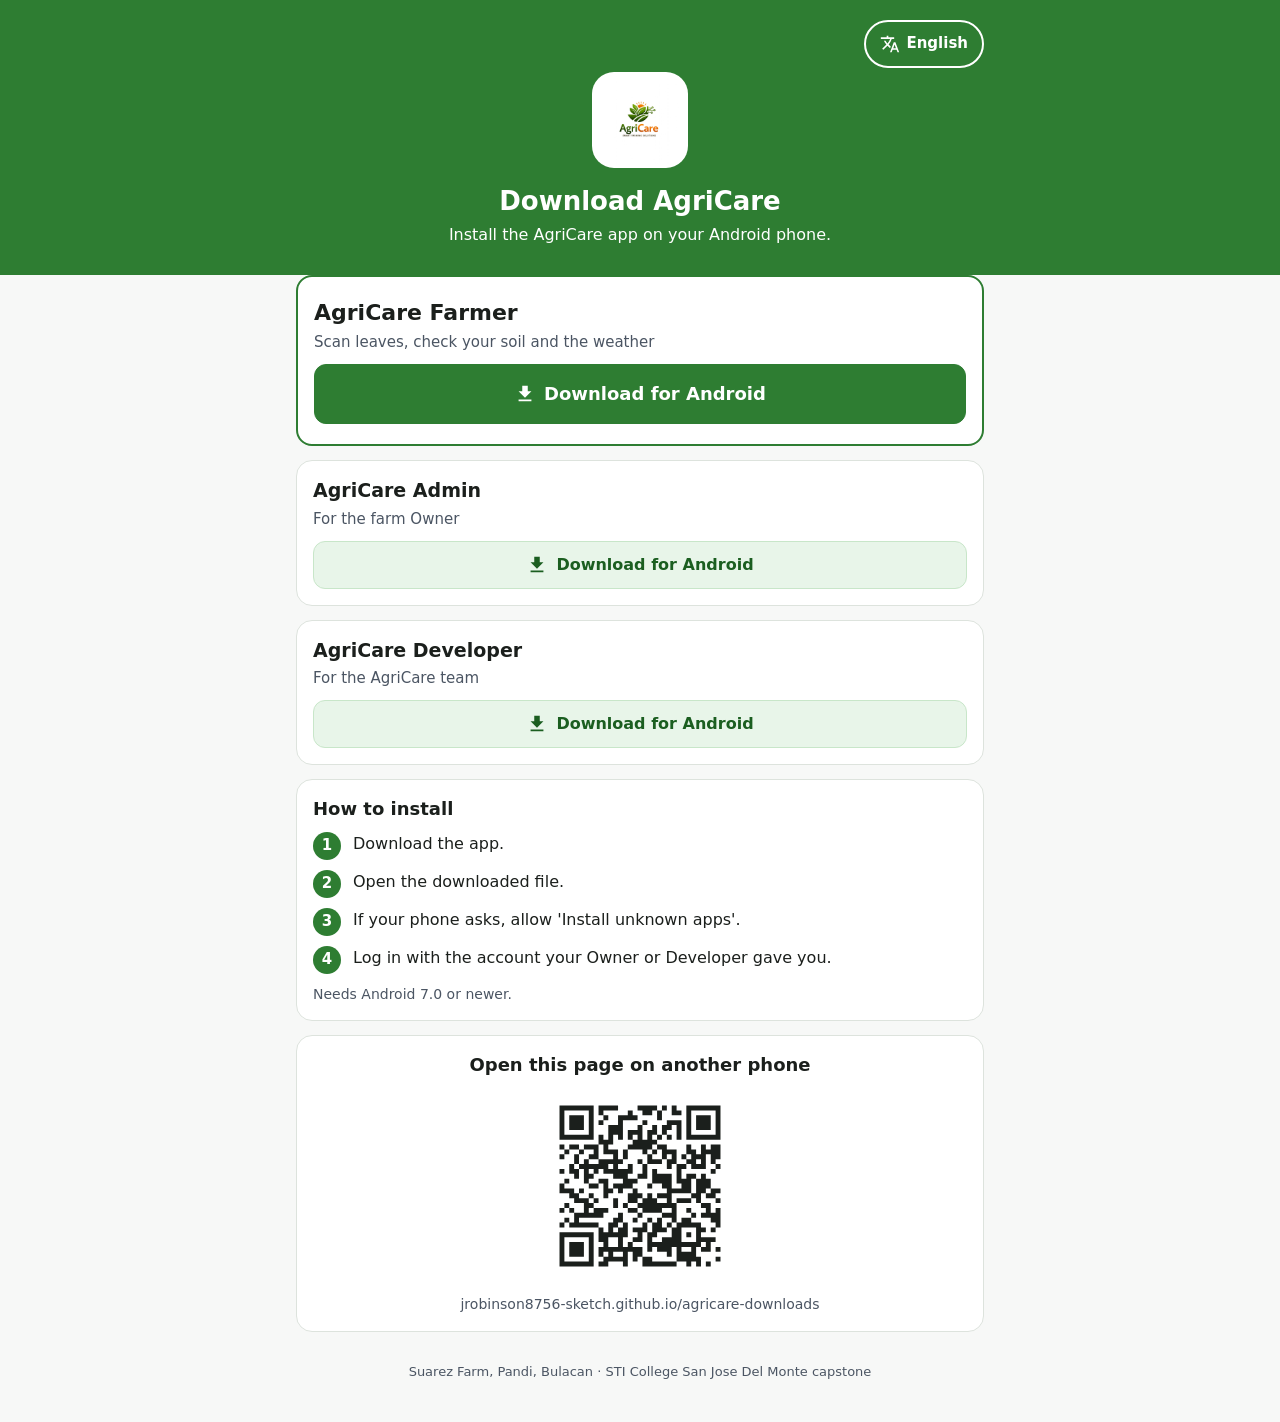
==== index.html @ 022f624b "Add the AgriCare download page One page where farmers, the Owner and the panel download the AgriCare" ====
<!doctype html>
<html lang="en" data-release="loading">
<head>
<meta charset="utf-8">
<meta name="viewport" content="width=device-width, initial-scale=1">
<title>Download AgriCare</title>
<meta name="description" content="Download the AgriCare apps for Android: Farmer, Admin and Developer. Suarez Farm, Pandi, Bulacan.">
<meta name="theme-color" content="#2E7D32">
<!-- The preview Messenger and other chats show when the link is shared. -->
<meta property="og:title" content="Download AgriCare">
<meta property="og:description" content="Scan leaves, check your soil and the weather. AgriCare for Android, from Suarez Farm, Pandi, Bulacan.">
<meta property="og:image" content="https://jrobinson8756-sketch.github.io/agricare-downloads/logo.png">
<meta property="og:url" content="https://jrobinson8756-sketch.github.io/agricare-downloads/">
<link rel="icon" href="logo.png">
<style>
  /* The app's colors (lib/theme/app_theme.dart). Words in green on a light
     background use the darker green: the app's green is under 4.5:1 there. */
  :root {
    --green: #2E7D32;
    --green-dark: #1B5E20;
    --green-light: #E8F5E9;
    --background: #F7F8F7;
    --text: #1B1F1C;
    --muted: #4B5563;
  }
  * { box-sizing: border-box; }
  body {
    margin: 0;
    background: var(--background);
    color: var(--text);
    font: 16px/1.45 Roboto, "Segoe UI", system-ui, -apple-system, sans-serif;
  }
  .wrap { max-width: 720px; margin: 0 auto; padding: 0 16px; }

  header {
    background: var(--green);
    color: #fff;
    text-align: center;
    padding: 20px 0 28px;
  }
  header .wrap { position: relative; padding-top: 52px; }
  .logo {
    width: 96px; height: 96px;
    padding: 4px;
    background: #fff;
    border-radius: 22px;
  }
  h1 { font-size: 26px; line-height: 1.2; margin: 12px 0 6px; }
  header p { margin: 0; font-size: 16px; }
  #lang {
    position: absolute; top: 0; right: 16px;
    display: inline-flex; align-items: center; gap: 6px;
    min-width: 48px; min-height: 48px;
    padding: 0 14px;
    border: 2px solid #fff; border-radius: 24px;
    background: transparent; color: #fff;
    font: inherit; font-size: 15px; font-weight: 600;
    cursor: pointer;
  }

  main { padding: 20px 0 8px; }
  .card {
    background: #fff;
    border: 1px solid #DDE3DD;
    border-radius: 16px;
    padding: 16px;
    margin-bottom: 14px;
  }
  .card h2 { font-size: 19px; margin: 0 0 4px; }
  .what { margin: 0 0 6px; font-size: 15px; color: var(--muted); }
  .meta { margin: 0 0 12px; font-size: 14px; color: var(--muted); }
  .meta[hidden] { display: none; }
  .farmer { border: 2px solid var(--green); padding: 20px 16px; }
  .farmer h2 { font-size: 22px; }

  a.download {
    display: flex; align-items: center; justify-content: center; gap: 8px;
    min-height: 48px;
    margin-top: 10px;
    padding: 10px 16px;
    border: 1px solid #C8E6C9; border-radius: 12px;
    background: var(--green-light); color: var(--green-dark);
    font-size: 16px; font-weight: 600; text-decoration: none;
  }
  .farmer a.download {
    min-height: 60px;
    background: var(--green); color: #fff; border-color: var(--green);
    font-size: 18px;
  }
  a.download[aria-disabled="true"] {
    background: #E5E7EB; color: var(--muted); border-color: #E5E7EB;
    pointer-events: none;
  }
  a.download svg { width: 22px; height: 22px; flex: none; }
  a:focus-visible, button:focus-visible {
    outline: 3px solid var(--green-dark); outline-offset: 2px;
  }

  .card h2.section { font-size: 18px; margin-bottom: 8px; }
  ol.steps { list-style: none; counter-reset: step; margin: 0; padding: 0; }
  ol.steps li {
    counter-increment: step;
    display: flex; gap: 12px; align-items: flex-start;
    margin: 10px 0;
  }
  ol.steps li::before {
    content: counter(step);
    flex: none;
    width: 28px; height: 28px; border-radius: 50%;
    display: grid; place-items: center;
    background: var(--green); color: #fff;
    font-size: 15px; font-weight: 700;
  }
  .note { margin: 8px 0 0; font-size: 14px; color: var(--muted); }

  .share { text-align: center; }
  .share img {
    display: block;
    width: 200px; height: 200px; max-width: 100%;
    margin: 8px auto;
  }
  .url { margin: 0; font-size: 14px; color: var(--muted); word-break: break-all; }

  footer {
    text-align: center;
    padding: 4px 16px 28px;
    font-size: 13px;
    color: var(--muted);
  }
</style>
</head>
<body>
<header>
  <div class="wrap">
    <button id="lang" type="button" title="English / Filipino">
      <svg width="20" height="20" viewBox="0 0 24 24" fill="currentColor" aria-hidden="true"><path d="M12.87 15.07l-2.54-2.51.03-.03A17.52 17.52 0 0 0 14.07 6H17V4h-7V2H8v2H1v2h11.17C11.5 7.92 10.44 9.75 9 11.35 8.07 10.32 7.3 9.19 6.69 8h-2c.73 1.63 1.73 3.17 2.98 4.56l-5.09 5.02L4 19l5-5 3.11 3.11.76-2.04zM18.5 10h-2L12 22h2l1.12-3h4.75L21 22h2l-4.5-12zm-2.62 7l1.62-4.33L19.12 17h-3.24z"/></svg>
      <span data-en="English" data-fil="Filipino">English</span>
    </button>
    <img class="logo" src="logo.png" alt="AgriCare" width="96" height="96">
    <h1 data-en="Download AgriCare" data-fil="I-download ang AgriCare">Download AgriCare</h1>
    <p data-en="Install the AgriCare app on your Android phone." data-fil="I-install ang AgriCare app sa iyong Android phone.">Install the AgriCare app on your Android phone.</p>
  </div>
</header>

<main class="wrap">
  <section class="card farmer" data-app="farmer">
    <h2>AgriCare Farmer</h2>
    <p class="what" data-en="Scan leaves, check your soil and the weather" data-fil="Mag-scan ng dahon, tingnan ang lupa at ang panahon">Scan leaves, check your soil and the weather</p>
    <p class="meta" hidden></p>
    <a class="download" href="https://github.com/jrobinson8756-sketch/agricare-downloads/releases/latest/download/agricare-farmer.apk">
      <svg viewBox="0 0 24 24" fill="currentColor" aria-hidden="true"><path d="M5 20h14v-2H5v2zM19 9h-4V3H9v6H5l7 7 7-7z"/></svg>
      <span data-en="Download for Android" data-fil="I-download para sa Android">Download for Android</span>
    </a>
  </section>

  <section class="card" data-app="admin">
    <h2>AgriCare Admin</h2>
    <p class="what" data-en="For the farm Owner" data-fil="Para sa may-ari ng bukid">For the farm Owner</p>
    <p class="meta" hidden></p>
    <a class="download" href="https://github.com/jrobinson8756-sketch/agricare-downloads/releases/latest/download/agricare-admin.apk">
      <svg viewBox="0 0 24 24" fill="currentColor" aria-hidden="true"><path d="M5 20h14v-2H5v2zM19 9h-4V3H9v6H5l7 7 7-7z"/></svg>
      <span data-en="Download for Android" data-fil="I-download para sa Android">Download for Android</span>
    </a>
  </section>

  <section class="card" data-app="developer">
    <h2>AgriCare Developer</h2>
    <p class="what" data-en="For the AgriCare team" data-fil="Para sa AgriCare team">For the AgriCare team</p>
    <p class="meta" hidden></p>
    <a class="download" href="https://github.com/jrobinson8756-sketch/agricare-downloads/releases/latest/download/agricare-developer.apk">
      <svg viewBox="0 0 24 24" fill="currentColor" aria-hidden="true"><path d="M5 20h14v-2H5v2zM19 9h-4V3H9v6H5l7 7 7-7z"/></svg>
      <span data-en="Download for Android" data-fil="I-download para sa Android">Download for Android</span>
    </a>
  </section>

  <section class="card">
    <h2 class="section" data-en="How to install" data-fil="Paano i-install">How to install</h2>
    <ol class="steps">
      <li data-en="Download the app." data-fil="I-download ang app.">Download the app.</li>
      <li data-en="Open the downloaded file." data-fil="Buksan ang file na na-download.">Open the downloaded file.</li>
      <li data-en="If your phone asks, allow 'Install unknown apps'." data-fil="Kung itanong ng phone, payagan ang 'Install unknown apps'.">If your phone asks, allow 'Install unknown apps'.</li>
      <li data-en="Log in with the account your Owner or Developer gave you." data-fil="Mag-log in gamit ang account na ibinigay sa iyo ng may-ari o ng Developer.">Log in with the account your Owner or Developer gave you.</li>
    </ol>
    <p class="note" data-en="Needs Android 7.0 or newer." data-fil="Kailangan ng Android 7.0 o mas bago.">Needs Android 7.0 or newer.</p>
  </section>

  <section class="card share">
    <h2 class="section" data-en="Open this page on another phone" data-fil="Buksan ang page na ito sa ibang phone">Open this page on another phone</h2>
    <img src="qr.svg" width="200" height="200" alt="QR code of this page" data-alt-en="QR code of this page" data-alt-fil="QR code ng page na ito">
    <p class="url">jrobinson8756-sketch.github.io/agricare-downloads</p>
  </section>
</main>

<footer>
  <p data-en="Suarez Farm, Pandi, Bulacan · STI College San Jose Del Monte capstone" data-fil="Suarez Farm, Pandi, Bulacan · Capstone ng STI College San Jose Del Monte">Suarez Farm, Pandi, Bulacan · STI College San Jose Del Monte capstone</p>
</footer>

<script>
// Shows the page in the phone's language (or the one picked), and fills
// each card's version and size from GitHub's latest release. Without this
// script, or when GitHub doesn't answer, the page still works in English
// and every button still downloads.
(function () {
  var API = 'https://api.github.com/repos/jrobinson8756-sketch/agricare-downloads/releases/latest';
  var APPS = ['farmer', 'admin', 'developer'];
  var root = document.documentElement;
  var hrefs = {};
  APPS.forEach(function (app) {
    hrefs[app] = card(app).querySelector('a.download').getAttribute('href');
  });

  // What GitHub said: 'loading', 'ok', 'none' (no release yet) or 'failed'.
  var release = { status: 'loading', tag: '', sizes: {} };

  function card(app) { return document.querySelector('[data-app="' + app + '"]'); }

  // Storage can throw (a private tab, blocked site data): the choice is
  // then simply not remembered.
  function savedLanguage() {
    try {
      var lang = localStorage.getItem('agricare-language');
      return lang === 'en' || lang === 'fil' ? lang : null;
    } catch (e) { return null; }
  }
  function saveLanguage(lang) {
    try { localStorage.setItem('agricare-language', lang); } catch (e) { }
  }
  var phone = navigator.language || '';
  var lang = savedLanguage() || (/^(fil|tl)\b/i.test(phone) ? 'fil' : 'en');

  function render() {
    root.lang = lang;
    document.title = lang === 'fil' ? 'I-download ang AgriCare' : 'Download AgriCare';
    document.querySelectorAll('[data-fil]').forEach(function (el) {
      el.textContent = el.dataset[lang];
    });
    document.querySelectorAll('[data-alt-fil]').forEach(function (el) {
      el.alt = lang === 'fil' ? el.dataset.altFil : el.dataset.altEn;
    });
    APPS.forEach(function (app) {
      var meta = card(app).querySelector('.meta');
      var link = card(app).querySelector('a.download');
      var size = release.sizes[app];
      var missing = release.status === 'none' ||
          (release.status === 'ok' && size === undefined);
      if (missing) {
        meta.textContent = lang === 'fil' ? 'Wala pa' : 'Not available yet';
        meta.hidden = false;
        link.removeAttribute('href');
        link.setAttribute('aria-disabled', 'true');
        return;
      }
      link.setAttribute('href', hrefs[app]);
      link.removeAttribute('aria-disabled');
      if (release.status === 'ok') {
        var mb = Math.max(1, Math.round(size / 1048576)) + ' MB';
        meta.textContent = release.tag ? release.tag + ' · ' + mb : mb;
        meta.hidden = false;
      } else {
        meta.textContent = '';
        meta.hidden = true;
      }
    });
  }

  document.getElementById('lang').addEventListener('click', function () {
    lang = lang === 'en' ? 'fil' : 'en';
    saveLanguage(lang);
    render();
  });

  function finish(status) {
    release.status = status;
    root.dataset.release = status;
    render();
  }

  render();
  var controller = 'AbortController' in window ? new AbortController() : null;
  var timer = setTimeout(function () { if (controller) controller.abort(); }, 5000);
  fetch(API, controller ? { signal: controller.signal } : {})
    .then(function (response) {
      if (response.status === 404) return finish('none');
      if (!response.ok) return finish('failed');
      return response.json().then(function (data) {
        release.tag = typeof data.tag_name === 'string' ? data.tag_name : '';
        (Array.isArray(data.assets) ? data.assets : []).forEach(function (asset) {
          var match = typeof asset.name === 'string' &&
              asset.name.match(/^agricare-(farmer|admin|developer)\.apk$/);
          if (match && typeof asset.size === 'number' && asset.size > 0) {
            release.sizes[match[1]] = asset.size;
          }
        });
        finish('ok');
      });
    })
    .catch(function () { finish('failed'); })
    .then(function () { clearTimeout(timer); });
})();
</script>
</body>
</html>
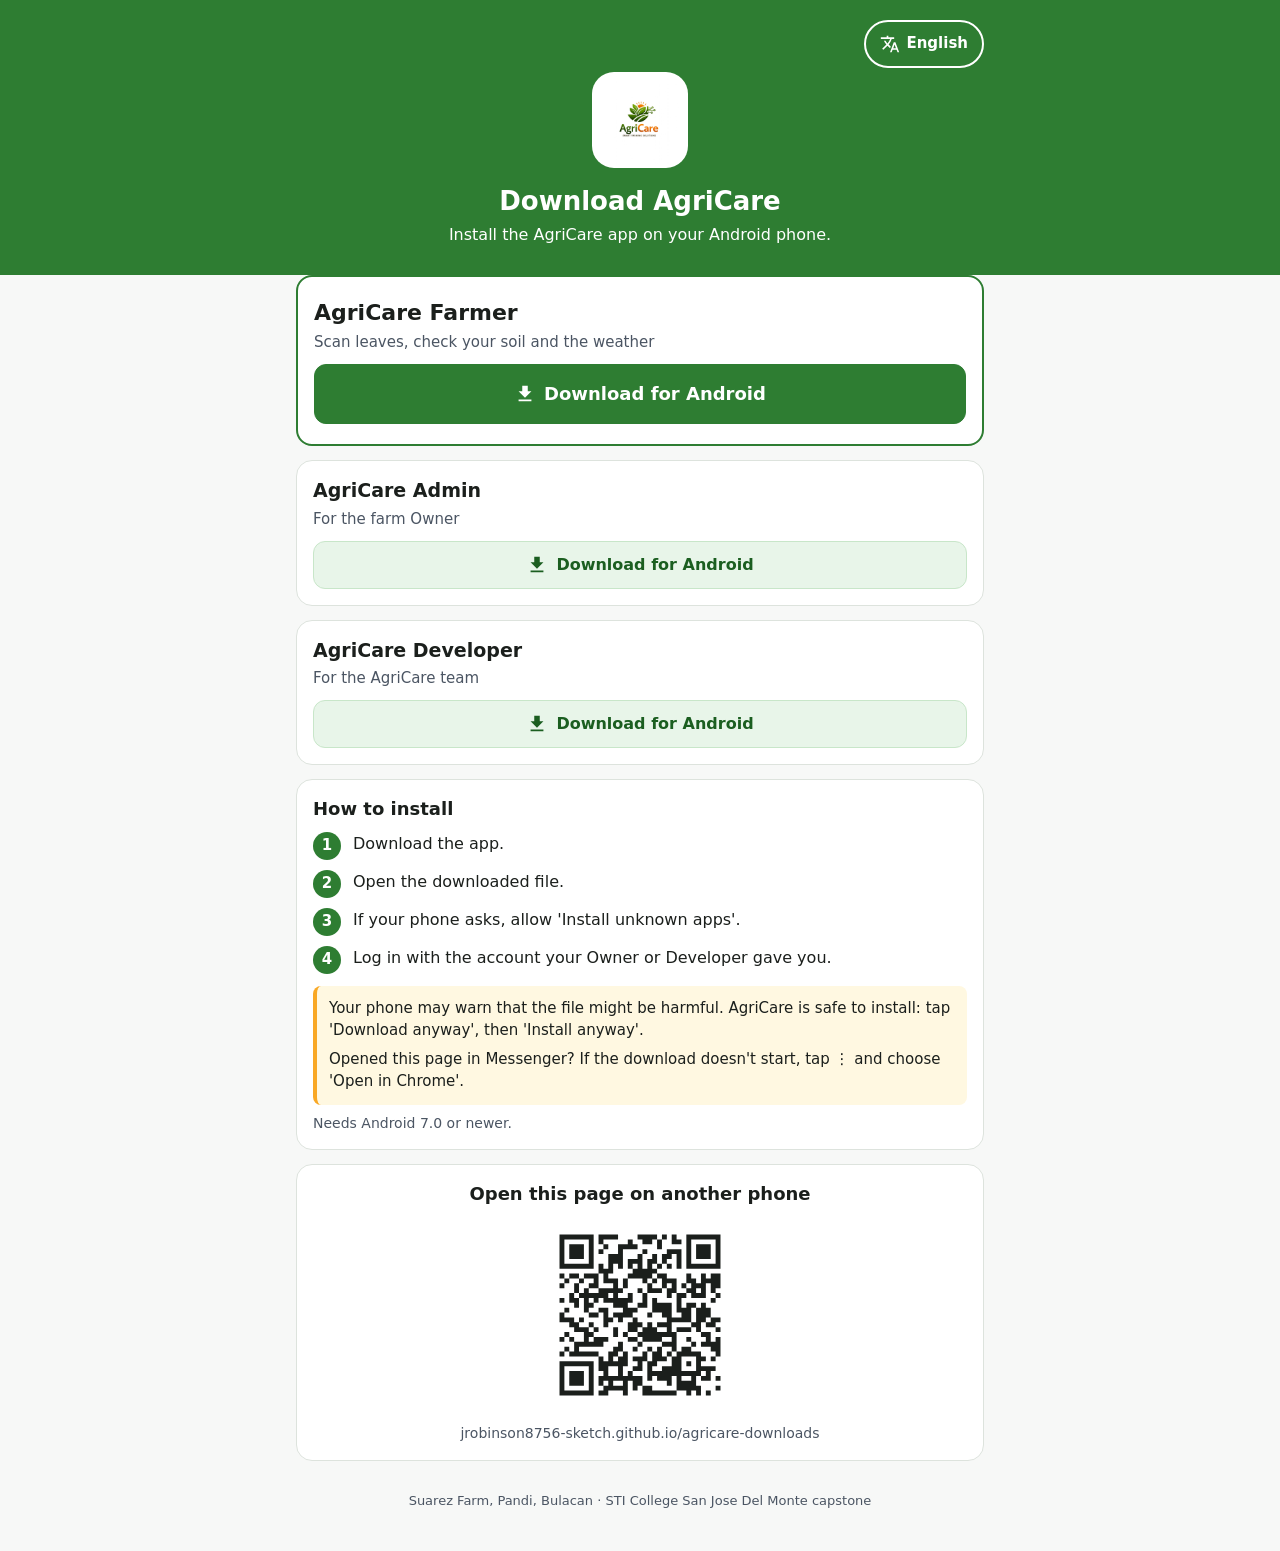
==== commit 2f5477ba: "Tell farmers what to tap when the phone warns Android usually warns that an APK from outside the Pla" ====
--- a/index.html
+++ b/index.html
@@ -111,6 +111,14 @@
     background: var(--green); color: #fff;
     font-size: 15px; font-weight: 700;
   }
+  .warnings {
+    margin: 12px 0 0;
+    padding: 4px 12px;
+    border-left: 4px solid #F9A825;
+    border-radius: 8px;
+    background: #FFF8E1;
+  }
+  .warnings p { margin: 8px 0; font-size: 15px; }
   .note { margin: 8px 0 0; font-size: 14px; color: var(--muted); }
 
   .share { text-align: center; }
@@ -181,6 +189,12 @@
       <li data-en="If your phone asks, allow 'Install unknown apps'." data-fil="Kung itanong ng phone, payagan ang 'Install unknown apps'.">If your phone asks, allow 'Install unknown apps'.</li>
       <li data-en="Log in with the account your Owner or Developer gave you." data-fil="Mag-log in gamit ang account na ibinigay sa iyo ng may-ari o ng Developer.">Log in with the account your Owner or Developer gave you.</li>
     </ol>
+    <!-- Android warns about an APK from outside the Play Store, and
+         Messenger's own browser may not download it: say what to tap. -->
+    <div class="warnings">
+      <p data-en="Your phone may warn that the file might be harmful. AgriCare is safe to install: tap 'Download anyway', then 'Install anyway'." data-fil="Maaaring sabihin ng phone na baka mapanganib ang file. Ligtas i-install ang AgriCare: pindutin ang 'Download anyway', at saka 'Install anyway'.">Your phone may warn that the file might be harmful. AgriCare is safe to install: tap 'Download anyway', then 'Install anyway'.</p>
+      <p data-en="Opened this page in Messenger? If the download doesn't start, tap ⋮ and choose 'Open in Chrome'." data-fil="Binuksan sa Messenger? Kung hindi magsimula ang download, pindutin ang ⋮ at piliin ang 'Open in Chrome'.">Opened this page in Messenger? If the download doesn't start, tap ⋮ and choose 'Open in Chrome'.</p>
+    </div>
     <p class="note" data-en="Needs Android 7.0 or newer." data-fil="Kailangan ng Android 7.0 o mas bago.">Needs Android 7.0 or newer.</p>
   </section>
 
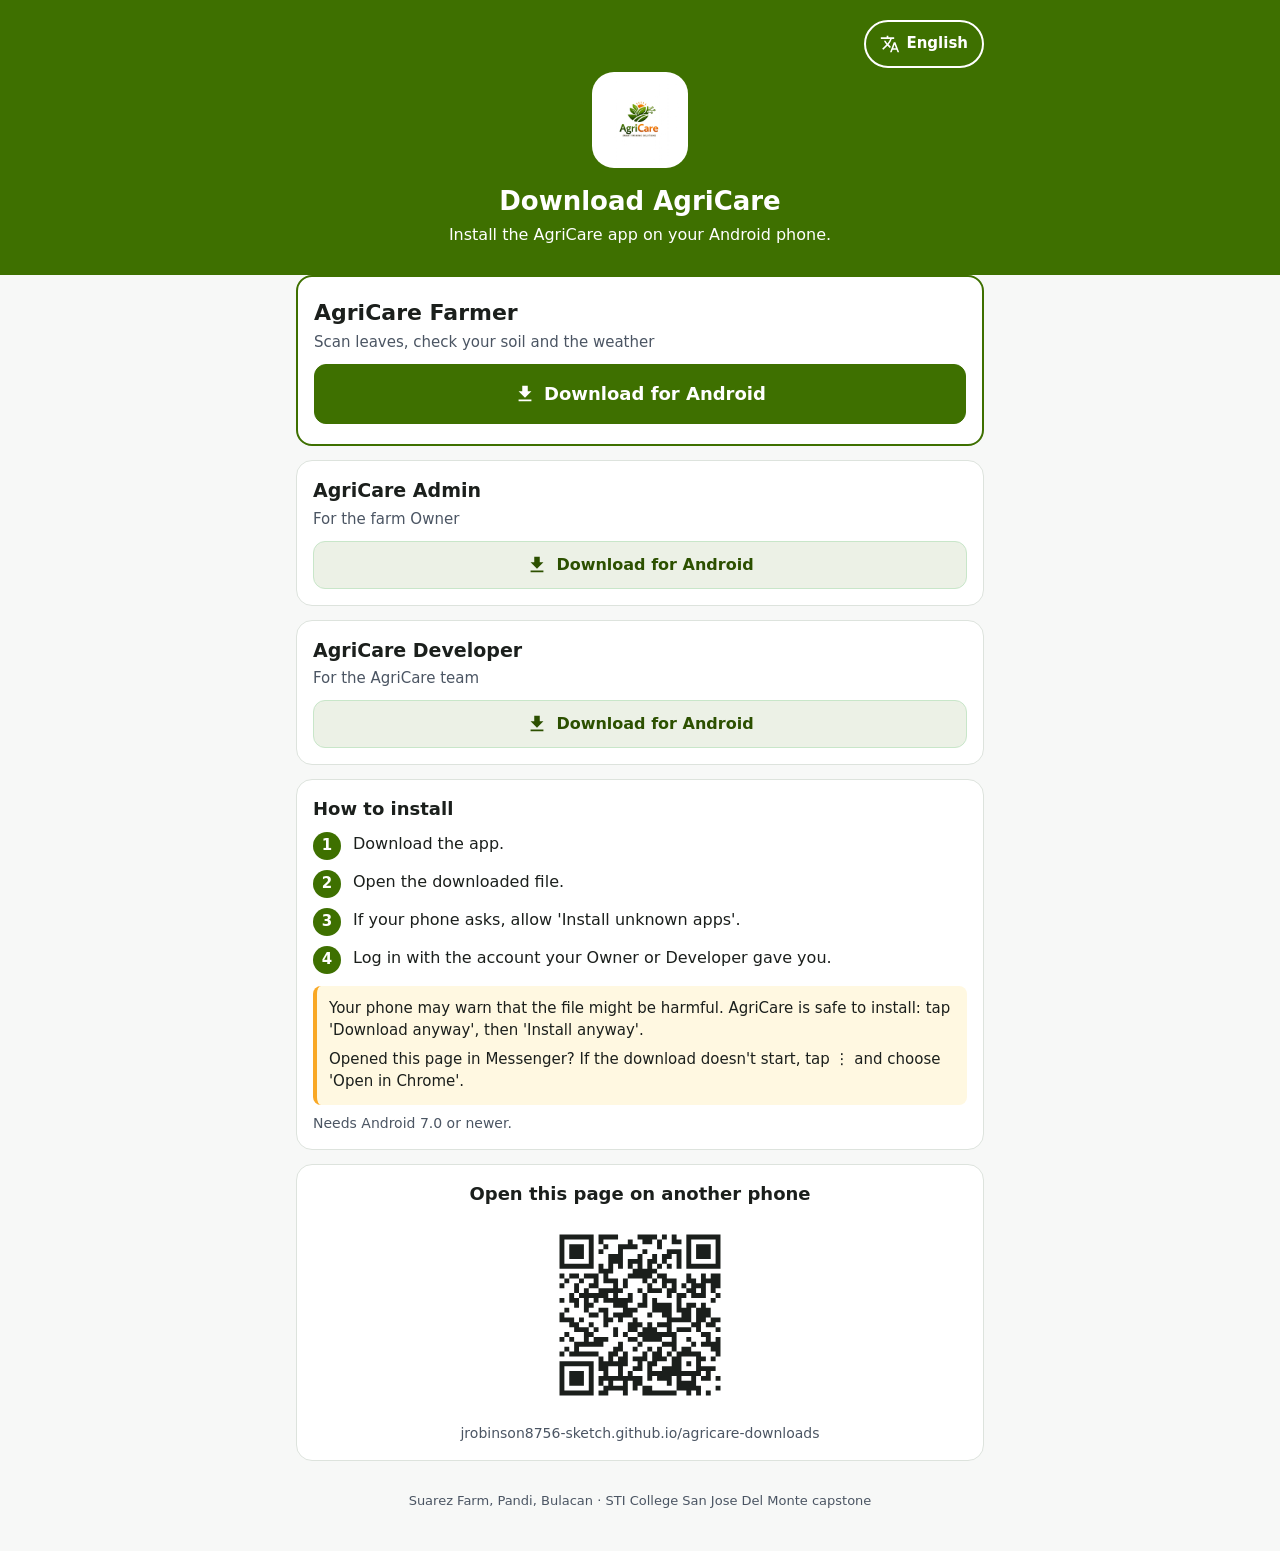
==== commit 8859fad5: "Use the logo's leaf green, as the app now does The app's green changed to the logo's leaf green (#3E" ====
--- a/index.html
+++ b/index.html
@@ -5,7 +5,7 @@
 <meta name="viewport" content="width=device-width, initial-scale=1">
 <title>Download AgriCare</title>
 <meta name="description" content="Download the AgriCare apps for Android: Farmer, Admin and Developer. Suarez Farm, Pandi, Bulacan.">
-<meta name="theme-color" content="#2E7D32">
+<meta name="theme-color" content="#3E7000">
 <!-- The preview Messenger and other chats show when the link is shared. -->
 <meta property="og:title" content="Download AgriCare">
 <meta property="og:description" content="Scan leaves, check your soil and the weather. AgriCare for Android, from Suarez Farm, Pandi, Bulacan.">
@@ -13,12 +13,13 @@
 <meta property="og:url" content="https://jrobinson8756-sketch.github.io/agricare-downloads/">
 <link rel="icon" href="logo.png">
 <style>
-  /* The app's colors (lib/theme/app_theme.dart). Words in green on a light
-     background use the darker green: the app's green is under 4.5:1 there. */
+  /* The app's colors (lib/theme/app_theme.dart): the logo's leaf green, its
+     darker shade and a pale tint. Words in green on a light background use
+     the darker green, which reads well above 4.5:1 there. */
   :root {
-    --green: #2E7D32;
-    --green-dark: #1B5E20;
-    --green-light: #E8F5E9;
+    --green: #3E7000;
+    --green-dark: #2C5000;
+    --green-light: #ECF1E6;
     --background: #F7F8F7;
     --text: #1B1F1C;
     --muted: #4B5563;
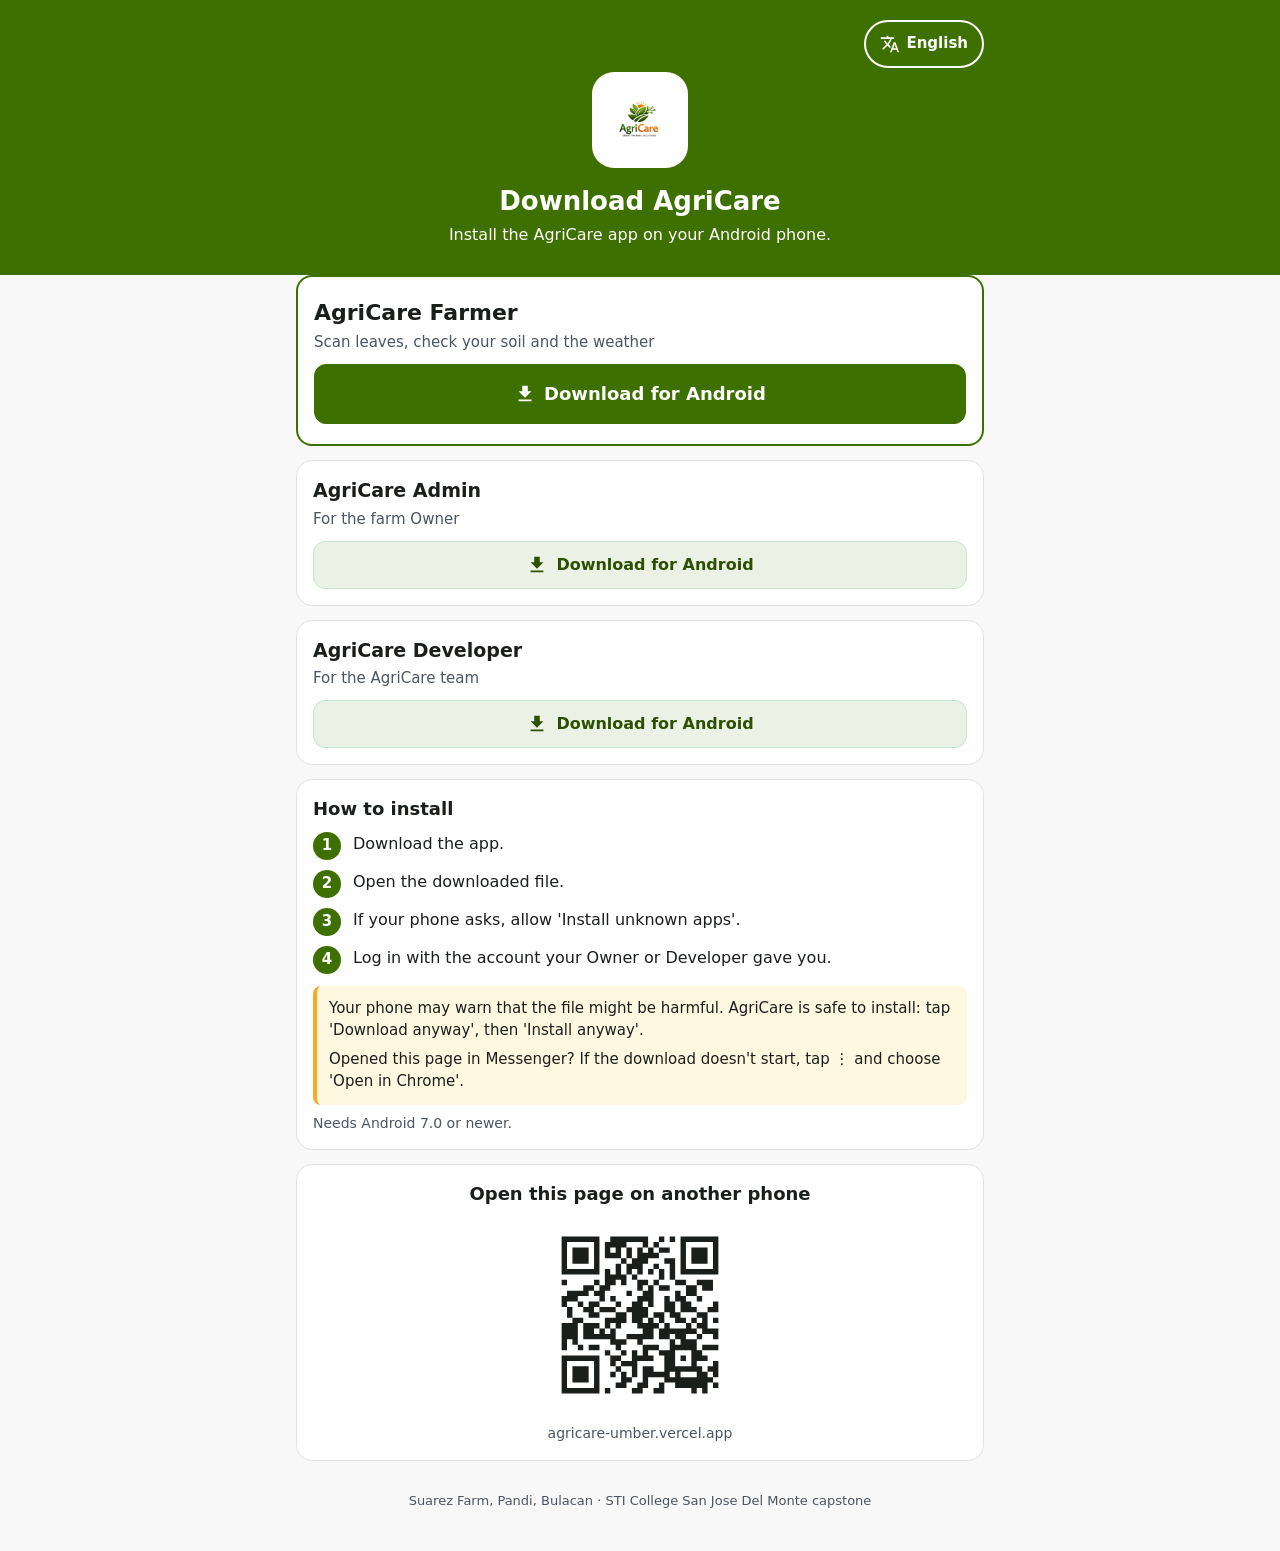
==== commit 2819126f: "Move the page to Vercel The adviser suggested hosting the download page on Vercel. It now lives at h" ====
--- a/index.html
+++ b/index.html
@@ -4,13 +4,22 @@
 <meta charset="utf-8">
 <meta name="viewport" content="width=device-width, initial-scale=1">
 <title>Download AgriCare</title>
+<script>
+  // The page moved to Vercel (the adviser's suggestion, October 2026). Its
+  // old GitHub Pages address forwards there, with whatever the link carried,
+  // so the QR codes and links shared before the move still work.
+  if (location.hostname === 'jrobinson8756-sketch.github.io') {
+    location.replace('https://agricare-umber.vercel.app/' + location.search + location.hash);
+  }
+</script>
+<link rel="canonical" href="https://agricare-umber.vercel.app/">
 <meta name="description" content="Download the AgriCare apps for Android: Farmer, Admin and Developer. Suarez Farm, Pandi, Bulacan.">
 <meta name="theme-color" content="#3E7000">
 <!-- The preview Messenger and other chats show when the link is shared. -->
 <meta property="og:title" content="Download AgriCare">
 <meta property="og:description" content="Scan leaves, check your soil and the weather. AgriCare for Android, from Suarez Farm, Pandi, Bulacan.">
-<meta property="og:image" content="https://jrobinson8756-sketch.github.io/agricare-downloads/logo.png">
-<meta property="og:url" content="https://jrobinson8756-sketch.github.io/agricare-downloads/">
+<meta property="og:image" content="https://agricare-umber.vercel.app/logo.png">
+<meta property="og:url" content="https://agricare-umber.vercel.app/">
 <link rel="icon" href="logo.png">
 <style>
   /* The app's colors (lib/theme/app_theme.dart): the logo's leaf green, its
@@ -202,7 +211,7 @@
   <section class="card share">
     <h2 class="section" data-en="Open this page on another phone" data-fil="Buksan ang page na ito sa ibang phone">Open this page on another phone</h2>
     <img src="qr.svg" width="200" height="200" alt="QR code of this page" data-alt-en="QR code of this page" data-alt-fil="QR code ng page na ito">
-    <p class="url">jrobinson8756-sketch.github.io/agricare-downloads</p>
+    <p class="url">agricare-umber.vercel.app</p>
   </section>
 </main>
 
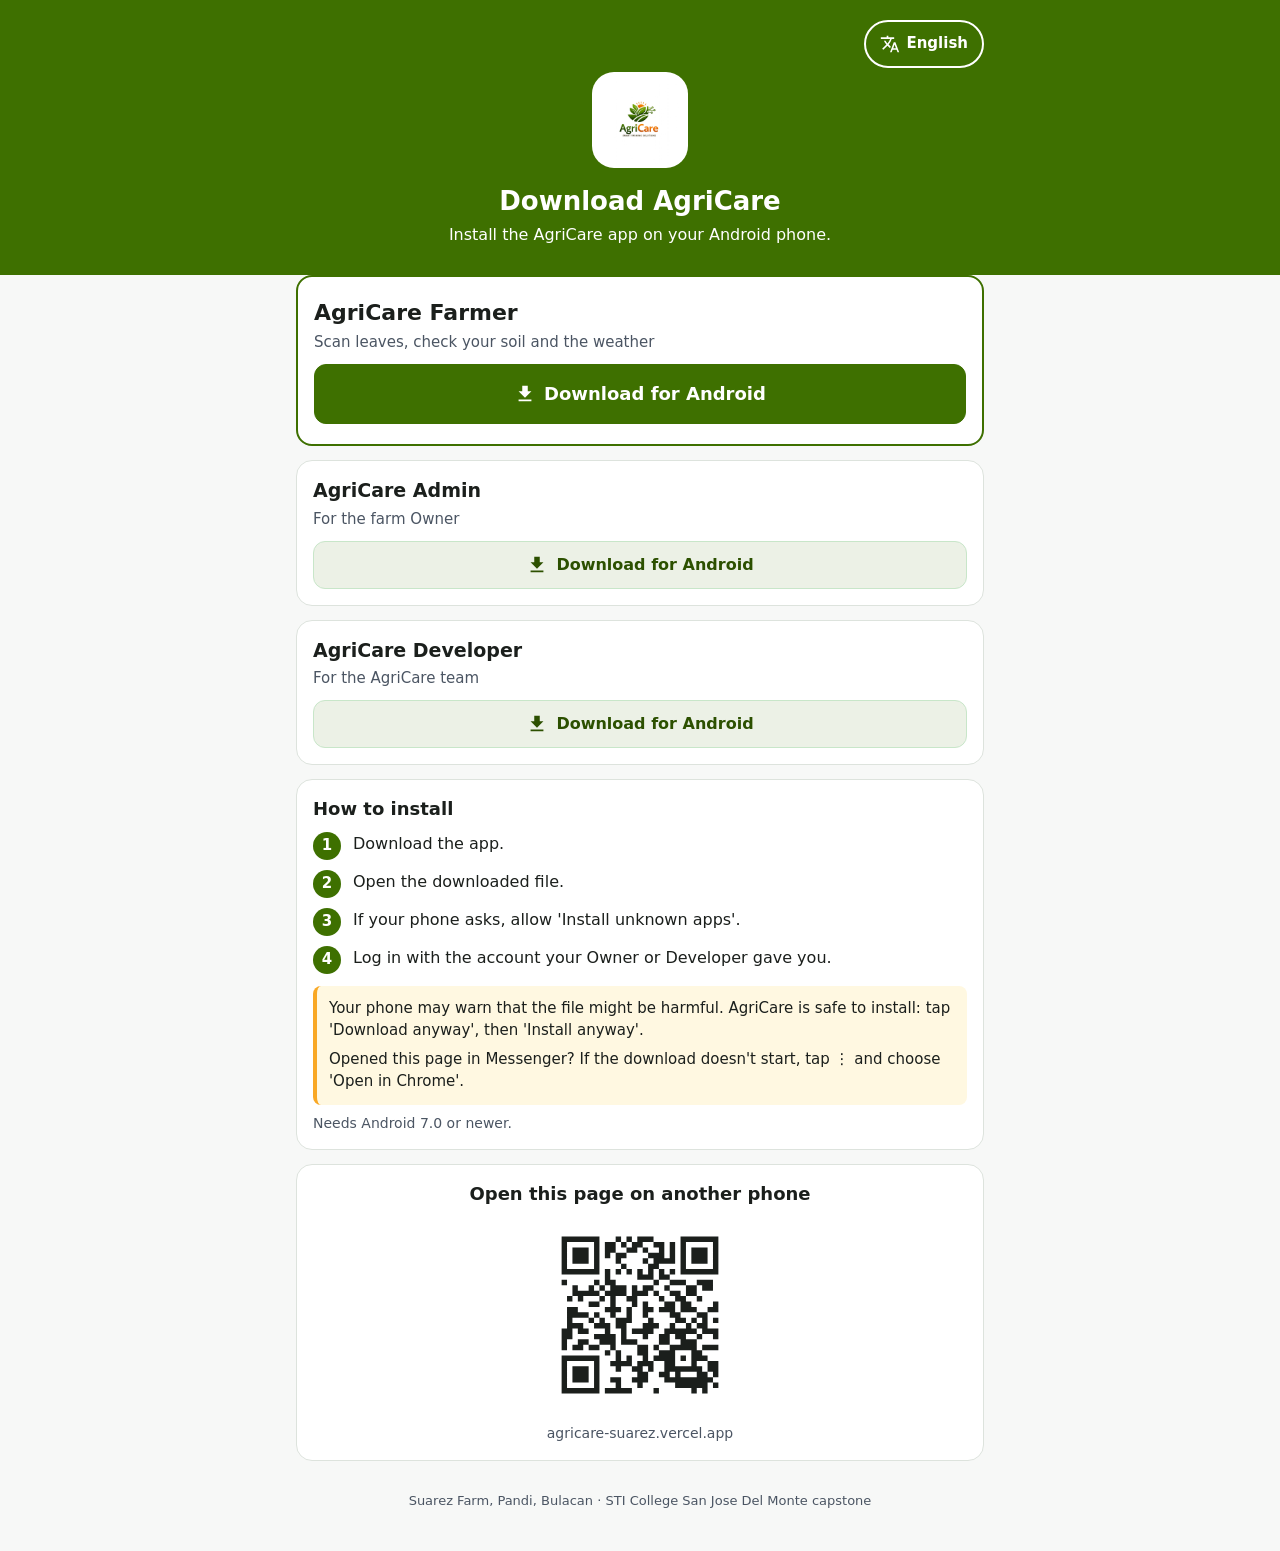
==== commit 8bca417f: "Use the page's own Vercel name, agricare-suarez Vercel first gave the page agricare-umber.vercel.app" ====
--- a/index.html
+++ b/index.html
@@ -6,20 +6,22 @@
 <title>Download AgriCare</title>
 <script>
   // The page moved to Vercel (the adviser's suggestion, October 2026). Its
-  // old GitHub Pages address forwards there, with whatever the link carried,
-  // so the QR codes and links shared before the move still work.
-  if (location.hostname === 'jrobinson8756-sketch.github.io') {
-    location.replace('https://agricare-umber.vercel.app/' + location.search + location.hash);
+  // old GitHub Pages address, and the address Vercel gave first, forward to
+  // its own name with whatever the link carried, so the QR codes and links
+  // shared before still work.
+  if (location.hostname === 'jrobinson8756-sketch.github.io' ||
+      location.hostname === 'agricare-umber.vercel.app') {
+    location.replace('https://agricare-suarez.vercel.app/' + location.search + location.hash);
   }
 </script>
-<link rel="canonical" href="https://agricare-umber.vercel.app/">
+<link rel="canonical" href="https://agricare-suarez.vercel.app/">
 <meta name="description" content="Download the AgriCare apps for Android: Farmer, Admin and Developer. Suarez Farm, Pandi, Bulacan.">
 <meta name="theme-color" content="#3E7000">
 <!-- The preview Messenger and other chats show when the link is shared. -->
 <meta property="og:title" content="Download AgriCare">
 <meta property="og:description" content="Scan leaves, check your soil and the weather. AgriCare for Android, from Suarez Farm, Pandi, Bulacan.">
-<meta property="og:image" content="https://agricare-umber.vercel.app/logo.png">
-<meta property="og:url" content="https://agricare-umber.vercel.app/">
+<meta property="og:image" content="https://agricare-suarez.vercel.app/logo.png">
+<meta property="og:url" content="https://agricare-suarez.vercel.app/">
 <link rel="icon" href="logo.png">
 <style>
   /* The app's colors (lib/theme/app_theme.dart): the logo's leaf green, its
@@ -211,7 +213,7 @@
   <section class="card share">
     <h2 class="section" data-en="Open this page on another phone" data-fil="Buksan ang page na ito sa ibang phone">Open this page on another phone</h2>
     <img src="qr.svg" width="200" height="200" alt="QR code of this page" data-alt-en="QR code of this page" data-alt-fil="QR code ng page na ito">
-    <p class="url">agricare-umber.vercel.app</p>
+    <p class="url">agricare-suarez.vercel.app</p>
   </section>
 </main>
 
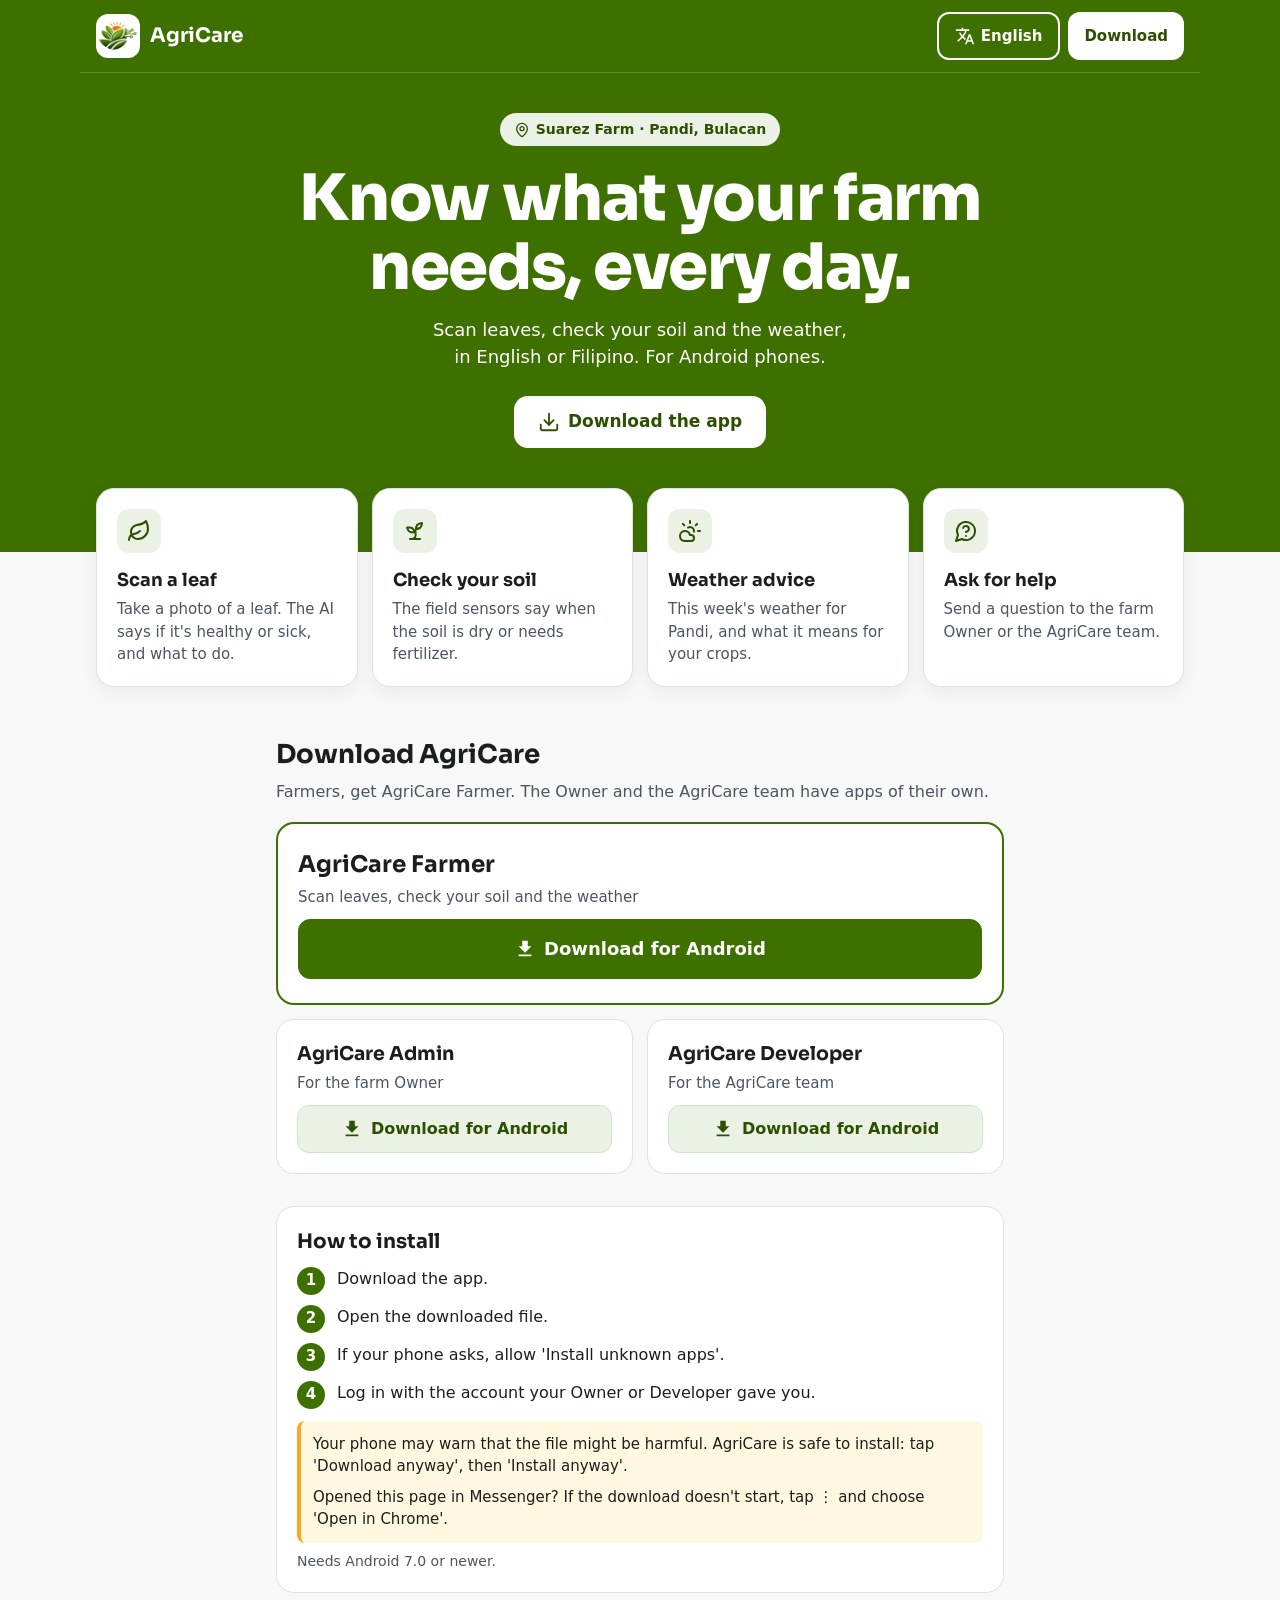
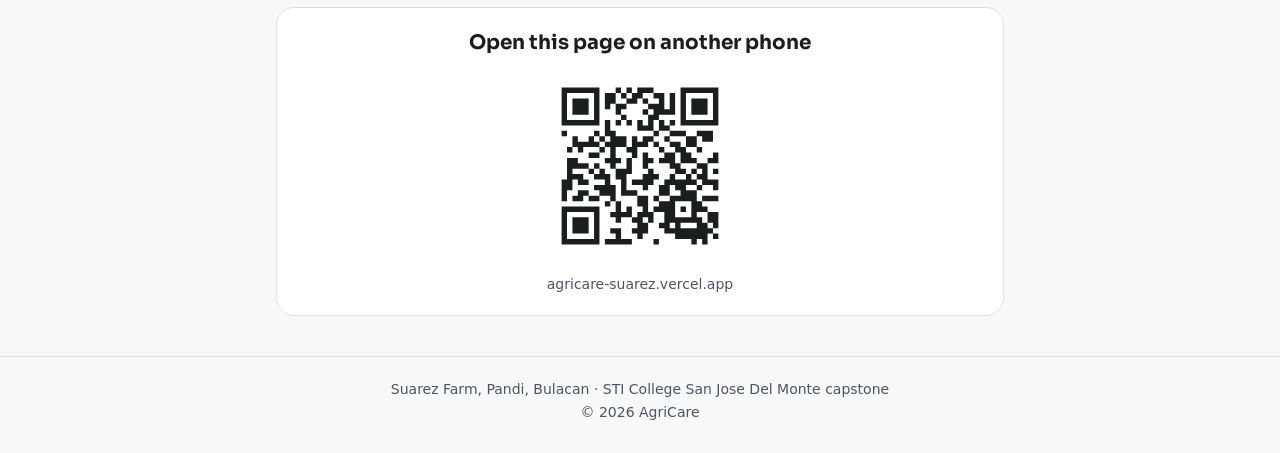
==== commit f5077f3d: "Lay the page out like a product landing page The page now opens like an app's landing page, laid out" ====
--- a/index.html
+++ b/index.html
@@ -23,8 +23,16 @@
 <meta property="og:image" content="https://agricare-suarez.vercel.app/logo.png">
 <meta property="og:url" content="https://agricare-suarez.vercel.app/">
 <link rel="icon" href="logo.png">
+<!-- Sora for the headings only (one small file); the text keeps the phone's
+     own font, Roboto on Android, as the app does. Without it, the headings
+     fall back to that font too. -->
+<link rel="preconnect" href="https://fonts.googleapis.com">
+<link rel="preconnect" href="https://fonts.gstatic.com" crossorigin>
+<link rel="stylesheet" href="https://fonts.googleapis.com/css2?family=Sora:wght@600;700;800&display=swap">
 <style>
-  /* The app's colors (lib/theme/app_theme.dart): the logo's leaf green, its
+  /* The redesign (November 2026) is laid out like a product landing page:
+     a big headline, four feature cards, then the downloads. The colors stay
+     the app's own (lib/theme/app_theme.dart): the logo's leaf green, its
      darker shade and a pale tint. Words in green on a light background use
      the darker green, which reads well above 4.5:1 there. */
   :root {
@@ -32,58 +40,139 @@
     --green-dark: #2C5000;
     --green-light: #ECF1E6;
     --background: #F7F8F7;
+    --border: #DDE3DD;
     --text: #1B1F1C;
     --muted: #4B5563;
+    --heading: "Sora", Roboto, "Segoe UI", system-ui, -apple-system, sans-serif;
   }
   * { box-sizing: border-box; }
+  @media (prefers-reduced-motion: no-preference) {
+    html { scroll-behavior: smooth; }
+  }
   body {
     margin: 0;
     background: var(--background);
     color: var(--text);
-    font: 16px/1.45 Roboto, "Segoe UI", system-ui, -apple-system, sans-serif;
-  }
-  .wrap { max-width: 720px; margin: 0 auto; padding: 0 16px; }
-
-  header {
-    background: var(--green);
-    color: #fff;
-    text-align: center;
-    padding: 20px 0 28px;
-  }
-  header .wrap { position: relative; padding-top: 52px; }
-  .logo {
-    width: 96px; height: 96px;
-    padding: 4px;
+    font: 16px/1.5 Roboto, "Segoe UI", system-ui, -apple-system, sans-serif;
+  }
+  h1, h2, h3 { font-family: var(--heading); }
+  .container { max-width: 1120px; margin: 0 auto; padding: 0 16px; }
+  .narrow { max-width: 760px; margin: 0 auto; padding: 0 16px; }
+  a:focus-visible, button:focus-visible {
+    outline: 3px solid var(--green-dark); outline-offset: 2px;
+  }
+  .hero a:focus-visible, .hero button:focus-visible { outline-color: #fff; }
+  svg { flex: none; }
+
+  /* The green top: the app's Home header and login are this green too. */
+  .hero { background: var(--green); color: #fff; padding-bottom: 104px; }
+  .topbar {
+    display: flex; align-items: center; justify-content: space-between;
+    gap: 12px;
+    padding-top: 12px; padding-bottom: 12px;
+    border-bottom: 1px solid #5A8A26;
+  }
+  .brand {
+    display: flex; align-items: center; gap: 10px;
+    font-family: var(--heading); font-size: 20px; font-weight: 700;
+  }
+  /* Only the logo's leaf mark (mark.png, cut from logo.png): the whole
+     logo, words included, would be too small to read at this size. */
+  .mark {
+    width: 44px; height: 44px; flex: none;
+    border-radius: 12px;
     background: #fff;
-    border-radius: 22px;
-  }
-  h1 { font-size: 26px; line-height: 1.2; margin: 12px 0 6px; }
-  header p { margin: 0; font-size: 16px; }
-  #lang {
-    position: absolute; top: 0; right: 16px;
+  }
+  .actions { display: flex; align-items: center; gap: 8px; }
+  #lang, .top-download {
+    display: inline-flex; align-items: center; justify-content: center;
+    gap: 6px;
+    min-width: 48px; min-height: 48px;
+    padding: 0 16px;
+    border-radius: 12px;
+    font: inherit; font-size: 15px; font-weight: 600;
+    text-decoration: none;
+    cursor: pointer;
+  }
+  #lang { border: 2px solid #fff; background: transparent; color: #fff; }
+  .top-download { background: #fff; color: var(--green-dark); }
+  /* Too little room on a phone: the big button below does the same. */
+  @media (max-width: 599px) { .top-download { display: none; } }
+
+  .intro { text-align: center; padding-top: 40px; }
+  .badge {
     display: inline-flex; align-items: center; gap: 6px;
-    min-width: 48px; min-height: 48px;
-    padding: 0 14px;
-    border: 2px solid #fff; border-radius: 24px;
-    background: transparent; color: #fff;
-    font: inherit; font-size: 15px; font-weight: 600;
-    cursor: pointer;
-  }
-
-  main { padding: 20px 0 8px; }
+    padding: 6px 14px;
+    border-radius: 999px;
+    background: var(--green-light); color: var(--green-dark);
+    font-size: 14px; font-weight: 600;
+  }
+  .badge svg { width: 16px; height: 16px; }
+  h1 {
+    max-width: 16ch;
+    margin: 18px auto 14px;
+    font-size: clamp(34px, 7.5vw, 64px);
+    font-weight: 800;
+    line-height: 1.08;
+    letter-spacing: -0.02em;
+    text-wrap: balance;
+  }
+  .lead {
+    max-width: 34em; margin: 0 auto;
+    font-size: 18px; color: #fff;
+    text-wrap: balance;
+  }
+  .hero-cta {
+    display: inline-flex; align-items: center; justify-content: center;
+    gap: 8px;
+    min-height: 52px;
+    margin-top: 26px;
+    padding: 0 24px;
+    border-radius: 14px;
+    background: #fff; color: var(--green-dark);
+    font-size: 17px; font-weight: 700; text-decoration: none;
+  }
+  .hero-cta svg { width: 22px; height: 22px; }
+
+  /* The four cards sit over the green's bottom edge, as the counts card
+     does on the app's Home. */
+  .features {
+    display: grid; gap: 14px;
+    grid-template-columns: repeat(auto-fit, minmax(230px, 1fr));
+    margin-top: -64px;
+  }
   .card {
     background: #fff;
-    border: 1px solid #DDE3DD;
-    border-radius: 16px;
-    padding: 16px;
-    margin-bottom: 14px;
-  }
-  .card h2 { font-size: 19px; margin: 0 0 4px; }
+    border: 1px solid var(--border);
+    border-radius: 18px;
+    padding: 20px;
+  }
+  .feature { box-shadow: 0 6px 18px rgba(27, 31, 28, 0.06); }
+  .icon {
+    width: 44px; height: 44px;
+    display: grid; place-items: center;
+    border-radius: 12px;
+    background: var(--green-light); color: var(--green-dark);
+  }
+  .icon svg { width: 24px; height: 24px; }
+  .feature h3 { margin: 14px 0 4px; font-size: 18px; font-weight: 700; }
+  .feature p { margin: 0; font-size: 15px; color: var(--muted); }
+
+  /* The downloads: the Farmer app first and biggest. */
+  #download { padding-top: 48px; scroll-margin-top: 8px; }
+  h2 { margin: 0 0 6px; font-size: 26px; font-weight: 700; }
+  .section-lead { margin: 0 0 18px; color: var(--muted); }
+  .apps { display: grid; gap: 14px; }
+  @media (min-width: 600px) {
+    .apps { grid-template-columns: 1fr 1fr; }
+    .apps .farmer { grid-column: 1 / -1; }
+  }
+  .app h3 { margin: 0 0 4px; font-size: 19px; font-weight: 700; }
   .what { margin: 0 0 6px; font-size: 15px; color: var(--muted); }
   .meta { margin: 0 0 12px; font-size: 14px; color: var(--muted); }
   .meta[hidden] { display: none; }
-  .farmer { border: 2px solid var(--green); padding: 20px 16px; }
-  .farmer h2 { font-size: 22px; }
+  .farmer { border: 2px solid var(--green); padding: 24px 20px; }
+  .farmer h3 { font-size: 23px; }
 
   a.download {
     display: flex; align-items: center; justify-content: center; gap: 8px;
@@ -103,12 +192,11 @@
     background: #E5E7EB; color: var(--muted); border-color: #E5E7EB;
     pointer-events: none;
   }
-  a.download svg { width: 22px; height: 22px; flex: none; }
-  a:focus-visible, button:focus-visible {
-    outline: 3px solid var(--green-dark); outline-offset: 2px;
-  }
-
-  .card h2.section { font-size: 18px; margin-bottom: 8px; }
+  a.download svg { width: 22px; height: 22px; }
+
+  /* Top and bottom only: the sides keep .narrow's, so these cards line up
+     with the downloads above. */
+  .more { display: grid; gap: 14px; padding-top: 32px; padding-bottom: 8px; }
   ol.steps { list-style: none; counter-reset: step; margin: 0; padding: 0; }
   ol.steps li {
     counter-increment: step;
@@ -132,6 +220,7 @@
   }
   .warnings p { margin: 8px 0; font-size: 15px; }
   .note { margin: 8px 0 0; font-size: 14px; color: var(--muted); }
+  .more h2 { font-size: 20px; margin-bottom: 8px; }
 
   .share { text-align: center; }
   .share img {
@@ -142,83 +231,135 @@
   .url { margin: 0; font-size: 14px; color: var(--muted); word-break: break-all; }
 
   footer {
+    margin-top: 32px;
+    border-top: 1px solid var(--border);
+    padding: 20px 16px 28px;
     text-align: center;
-    padding: 4px 16px 28px;
-    font-size: 13px;
+    font-size: 14px;
     color: var(--muted);
   }
+  footer p { margin: 2px 0; }
 </style>
 </head>
 <body>
-<header>
-  <div class="wrap">
-    <button id="lang" type="button" title="English / Filipino">
-      <svg width="20" height="20" viewBox="0 0 24 24" fill="currentColor" aria-hidden="true"><path d="M12.87 15.07l-2.54-2.51.03-.03A17.52 17.52 0 0 0 14.07 6H17V4h-7V2H8v2H1v2h11.17C11.5 7.92 10.44 9.75 9 11.35 8.07 10.32 7.3 9.19 6.69 8h-2c.73 1.63 1.73 3.17 2.98 4.56l-5.09 5.02L4 19l5-5 3.11 3.11.76-2.04zM18.5 10h-2L12 22h2l1.12-3h4.75L21 22h2l-4.5-12zm-2.62 7l1.62-4.33L19.12 17h-3.24z"/></svg>
-      <span data-en="English" data-fil="Filipino">English</span>
-    </button>
-    <img class="logo" src="logo.png" alt="AgriCare" width="96" height="96">
-    <h1 data-en="Download AgriCare" data-fil="I-download ang AgriCare">Download AgriCare</h1>
-    <p data-en="Install the AgriCare app on your Android phone." data-fil="I-install ang AgriCare app sa iyong Android phone.">Install the AgriCare app on your Android phone.</p>
+<header class="hero">
+  <div class="container topbar">
+    <div class="brand">
+      <img class="mark" src="mark.png" alt="" width="44" height="44">
+      <span>AgriCare</span>
+    </div>
+    <div class="actions">
+      <button id="lang" type="button" title="English / Filipino">
+        <svg width="20" height="20" viewBox="0 0 24 24" fill="currentColor" aria-hidden="true"><path d="M12.87 15.07l-2.54-2.51.03-.03A17.52 17.52 0 0 0 14.07 6H17V4h-7V2H8v2H1v2h11.17C11.5 7.92 10.44 9.75 9 11.35 8.07 10.32 7.3 9.19 6.69 8h-2c.73 1.63 1.73 3.17 2.98 4.56l-5.09 5.02L4 19l5-5 3.11 3.11.76-2.04zM18.5 10h-2L12 22h2l1.12-3h4.75L21 22h2l-4.5-12zm-2.62 7l1.62-4.33L19.12 17h-3.24z"/></svg>
+        <span data-en="English" data-fil="Filipino">English</span>
+      </button>
+      <a class="top-download" href="#download"><span data-en="Download" data-fil="I-download">Download</span></a>
+    </div>
+  </div>
+
+  <div class="container intro">
+    <span class="badge">
+      <svg viewBox="0 0 24 24" fill="none" stroke="currentColor" stroke-width="2" stroke-linecap="round" stroke-linejoin="round" aria-hidden="true"><path d="M20 10c0 4.99-5.54 10.19-7.4 11.8a1 1 0 0 1-1.2 0C9.54 20.19 4 14.99 4 10a8 8 0 0 1 16 0"/><circle cx="12" cy="10" r="3"/></svg>
+      Suarez Farm · Pandi, Bulacan
+    </span>
+    <h1 data-en="Know what your farm needs, every day." data-fil="Alamin ang kailangan ng bukid mo, araw-araw.">Know what your farm needs, every day.</h1>
+    <p class="lead" data-en="Scan leaves, check your soil and the weather, in English or Filipino. For Android phones." data-fil="Mag-scan ng dahon, tingnan ang lupa at ang panahon, sa English o Filipino. Para sa Android phone.">Scan leaves, check your soil and the weather, in English or Filipino. For Android phones.</p>
+    <a class="hero-cta" href="#download">
+      <svg viewBox="0 0 24 24" fill="none" stroke="currentColor" stroke-width="2" stroke-linecap="round" stroke-linejoin="round" aria-hidden="true"><path d="M21 15v4a2 2 0 0 1-2 2H5a2 2 0 0 1-2-2v-4"/><path d="M7 10l5 5 5-5"/><path d="M12 15V3"/></svg>
+      <span data-en="Download the app" data-fil="I-download ang app">Download the app</span>
+    </a>
   </div>
 </header>
 
-<main class="wrap">
-  <section class="card farmer" data-app="farmer">
-    <h2>AgriCare Farmer</h2>
-    <p class="what" data-en="Scan leaves, check your soil and the weather" data-fil="Mag-scan ng dahon, tingnan ang lupa at ang panahon">Scan leaves, check your soil and the weather</p>
-    <p class="meta" hidden></p>
-    <a class="download" href="https://github.com/jrobinson8756-sketch/agricare-downloads/releases/latest/download/agricare-farmer.apk">
-      <svg viewBox="0 0 24 24" fill="currentColor" aria-hidden="true"><path d="M5 20h14v-2H5v2zM19 9h-4V3H9v6H5l7 7 7-7z"/></svg>
-      <span data-en="Download for Android" data-fil="I-download para sa Android">Download for Android</span>
-    </a>
+<main>
+  <section class="container features" aria-label="What AgriCare does">
+    <article class="card feature">
+      <div class="icon"><svg viewBox="0 0 24 24" fill="none" stroke="currentColor" stroke-width="2" stroke-linecap="round" stroke-linejoin="round" aria-hidden="true"><path d="M11 20A7 7 0 0 1 9.8 6.1C15.5 5 17 4.48 19 2c1 2 2 4.18 2 8 0 5.5-4.78 10-10 10Z"/><path d="M2 21c0-3 1.85-5.36 5.08-6C9.5 14.52 12 13 13 12"/></svg></div>
+      <h3 data-en="Scan a leaf" data-fil="Mag-scan ng dahon">Scan a leaf</h3>
+      <p data-en="Take a photo of a leaf. The AI says if it's healthy or sick, and what to do." data-fil="Kunan ng litrato ang dahon. Sasabihin ng AI kung malusog o may sakit, at ang dapat gawin.">Take a photo of a leaf. The AI says if it's healthy or sick, and what to do.</p>
+    </article>
+    <article class="card feature">
+      <div class="icon"><svg viewBox="0 0 24 24" fill="none" stroke="currentColor" stroke-width="2" stroke-linecap="round" stroke-linejoin="round" aria-hidden="true"><path d="M7 20h10"/><path d="M10 20c5.5-2.5.8-6.4 3-10"/><path d="M9.5 9.4c1.1.8 1.8 2.2 2.3 3.7-2 .4-3.5.4-4.8-.3-1.2-.6-2.3-1.9-3-4.2 2.8-.5 4.4 0 5.5.8z"/><path d="M14.1 6a7 7 0 0 0-1.1 4c1.9-.1 3.3-.6 4.3-1.4 1-1 1.6-2.3 1.7-4.6-2.7.1-4 1-4.9 2z"/></svg></div>
+      <h3 data-en="Check your soil" data-fil="Tingnan ang lupa">Check your soil</h3>
+      <p data-en="The field sensors say when the soil is dry or needs fertilizer." data-fil="Sasabihin ng sensor sa bukid kung tuyo ang lupa o kailangan ng abono.">The field sensors say when the soil is dry or needs fertilizer.</p>
+    </article>
+    <article class="card feature">
+      <div class="icon"><svg viewBox="0 0 24 24" fill="none" stroke="currentColor" stroke-width="2" stroke-linecap="round" stroke-linejoin="round" aria-hidden="true"><path d="M12 2v2"/><path d="m4.93 4.93 1.41 1.41"/><path d="M20 12h2"/><path d="m19.07 4.93-1.41 1.41"/><path d="M15.95 12.65a4 4 0 0 0-5.93-4.13"/><path d="M13 22H7a5 5 0 1 1 4.9-6H13a3 3 0 0 1 0 6Z"/></svg></div>
+      <h3 data-en="Weather advice" data-fil="Payo tungkol sa panahon">Weather advice</h3>
+      <p data-en="This week's weather for Pandi, and what it means for your crops." data-fil="Ang panahon ngayong linggo sa Pandi, at ang ibig sabihin nito sa pananim mo.">This week's weather for Pandi, and what it means for your crops.</p>
+    </article>
+    <article class="card feature">
+      <div class="icon"><svg viewBox="0 0 24 24" fill="none" stroke="currentColor" stroke-width="2" stroke-linecap="round" stroke-linejoin="round" aria-hidden="true"><path d="M7.9 20A9 9 0 1 0 4 16.1L2 22Z"/><path d="M9.09 9a3 3 0 0 1 5.83 1c0 2-3 3-3 3"/><path d="M12 17h.01"/></svg></div>
+      <h3 data-en="Ask for help" data-fil="Humingi ng tulong">Ask for help</h3>
+      <p data-en="Send a question to the farm Owner or the AgriCare team." data-fil="Magpadala ng tanong sa may-ari ng bukid o sa AgriCare team.">Send a question to the farm Owner or the AgriCare team.</p>
+    </article>
   </section>
 
-  <section class="card" data-app="admin">
-    <h2>AgriCare Admin</h2>
-    <p class="what" data-en="For the farm Owner" data-fil="Para sa may-ari ng bukid">For the farm Owner</p>
-    <p class="meta" hidden></p>
-    <a class="download" href="https://github.com/jrobinson8756-sketch/agricare-downloads/releases/latest/download/agricare-admin.apk">
-      <svg viewBox="0 0 24 24" fill="currentColor" aria-hidden="true"><path d="M5 20h14v-2H5v2zM19 9h-4V3H9v6H5l7 7 7-7z"/></svg>
-      <span data-en="Download for Android" data-fil="I-download para sa Android">Download for Android</span>
-    </a>
+  <section id="download" class="narrow">
+    <h2 data-en="Download AgriCare" data-fil="I-download ang AgriCare">Download AgriCare</h2>
+    <p class="section-lead" data-en="Farmers, get AgriCare Farmer. The Owner and the AgriCare team have apps of their own." data-fil="Mga magsasaka: kunin ang AgriCare Farmer. May sariling app ang may-ari at ang AgriCare team.">Farmers, get AgriCare Farmer. The Owner and the AgriCare team have apps of their own.</p>
+    <div class="apps">
+      <section class="card app farmer" data-app="farmer">
+        <h3>AgriCare Farmer</h3>
+        <p class="what" data-en="Scan leaves, check your soil and the weather" data-fil="Mag-scan ng dahon, tingnan ang lupa at ang panahon">Scan leaves, check your soil and the weather</p>
+        <p class="meta" hidden></p>
+        <a class="download" href="https://github.com/jrobinson8756-sketch/agricare-downloads/releases/latest/download/agricare-farmer.apk">
+          <svg viewBox="0 0 24 24" fill="currentColor" aria-hidden="true"><path d="M5 20h14v-2H5v2zM19 9h-4V3H9v6H5l7 7 7-7z"/></svg>
+          <span data-en="Download for Android" data-fil="I-download para sa Android">Download for Android</span>
+        </a>
+      </section>
+
+      <section class="card app" data-app="admin">
+        <h3>AgriCare Admin</h3>
+        <p class="what" data-en="For the farm Owner" data-fil="Para sa may-ari ng bukid">For the farm Owner</p>
+        <p class="meta" hidden></p>
+        <a class="download" href="https://github.com/jrobinson8756-sketch/agricare-downloads/releases/latest/download/agricare-admin.apk">
+          <svg viewBox="0 0 24 24" fill="currentColor" aria-hidden="true"><path d="M5 20h14v-2H5v2zM19 9h-4V3H9v6H5l7 7 7-7z"/></svg>
+          <span data-en="Download for Android" data-fil="I-download para sa Android">Download for Android</span>
+        </a>
+      </section>
+
+      <section class="card app" data-app="developer">
+        <h3>AgriCare Developer</h3>
+        <p class="what" data-en="For the AgriCare team" data-fil="Para sa AgriCare team">For the AgriCare team</p>
+        <p class="meta" hidden></p>
+        <a class="download" href="https://github.com/jrobinson8756-sketch/agricare-downloads/releases/latest/download/agricare-developer.apk">
+          <svg viewBox="0 0 24 24" fill="currentColor" aria-hidden="true"><path d="M5 20h14v-2H5v2zM19 9h-4V3H9v6H5l7 7 7-7z"/></svg>
+          <span data-en="Download for Android" data-fil="I-download para sa Android">Download for Android</span>
+        </a>
+      </section>
+    </div>
   </section>
 
-  <section class="card" data-app="developer">
-    <h2>AgriCare Developer</h2>
-    <p class="what" data-en="For the AgriCare team" data-fil="Para sa AgriCare team">For the AgriCare team</p>
-    <p class="meta" hidden></p>
-    <a class="download" href="https://github.com/jrobinson8756-sketch/agricare-downloads/releases/latest/download/agricare-developer.apk">
-      <svg viewBox="0 0 24 24" fill="currentColor" aria-hidden="true"><path d="M5 20h14v-2H5v2zM19 9h-4V3H9v6H5l7 7 7-7z"/></svg>
-      <span data-en="Download for Android" data-fil="I-download para sa Android">Download for Android</span>
-    </a>
-  </section>
-
-  <section class="card">
-    <h2 class="section" data-en="How to install" data-fil="Paano i-install">How to install</h2>
-    <ol class="steps">
-      <li data-en="Download the app." data-fil="I-download ang app.">Download the app.</li>
-      <li data-en="Open the downloaded file." data-fil="Buksan ang file na na-download.">Open the downloaded file.</li>
-      <li data-en="If your phone asks, allow 'Install unknown apps'." data-fil="Kung itanong ng phone, payagan ang 'Install unknown apps'.">If your phone asks, allow 'Install unknown apps'.</li>
-      <li data-en="Log in with the account your Owner or Developer gave you." data-fil="Mag-log in gamit ang account na ibinigay sa iyo ng may-ari o ng Developer.">Log in with the account your Owner or Developer gave you.</li>
-    </ol>
-    <!-- Android warns about an APK from outside the Play Store, and
-         Messenger's own browser may not download it: say what to tap. -->
-    <div class="warnings">
-      <p data-en="Your phone may warn that the file might be harmful. AgriCare is safe to install: tap 'Download anyway', then 'Install anyway'." data-fil="Maaaring sabihin ng phone na baka mapanganib ang file. Ligtas i-install ang AgriCare: pindutin ang 'Download anyway', at saka 'Install anyway'.">Your phone may warn that the file might be harmful. AgriCare is safe to install: tap 'Download anyway', then 'Install anyway'.</p>
-      <p data-en="Opened this page in Messenger? If the download doesn't start, tap ⋮ and choose 'Open in Chrome'." data-fil="Binuksan sa Messenger? Kung hindi magsimula ang download, pindutin ang ⋮ at piliin ang 'Open in Chrome'.">Opened this page in Messenger? If the download doesn't start, tap ⋮ and choose 'Open in Chrome'.</p>
-    </div>
-    <p class="note" data-en="Needs Android 7.0 or newer." data-fil="Kailangan ng Android 7.0 o mas bago.">Needs Android 7.0 or newer.</p>
-  </section>
-
-  <section class="card share">
-    <h2 class="section" data-en="Open this page on another phone" data-fil="Buksan ang page na ito sa ibang phone">Open this page on another phone</h2>
-    <img src="qr.svg" width="200" height="200" alt="QR code of this page" data-alt-en="QR code of this page" data-alt-fil="QR code ng page na ito">
-    <p class="url">agricare-suarez.vercel.app</p>
-  </section>
+  <div class="narrow more">
+    <section class="card">
+      <h2 data-en="How to install" data-fil="Paano i-install">How to install</h2>
+      <ol class="steps">
+        <li data-en="Download the app." data-fil="I-download ang app.">Download the app.</li>
+        <li data-en="Open the downloaded file." data-fil="Buksan ang file na na-download.">Open the downloaded file.</li>
+        <li data-en="If your phone asks, allow 'Install unknown apps'." data-fil="Kung itanong ng phone, payagan ang 'Install unknown apps'.">If your phone asks, allow 'Install unknown apps'.</li>
+        <li data-en="Log in with the account your Owner or Developer gave you." data-fil="Mag-log in gamit ang account na ibinigay sa iyo ng may-ari o ng Developer.">Log in with the account your Owner or Developer gave you.</li>
+      </ol>
+      <!-- Android warns about an APK from outside the Play Store, and
+           Messenger's own browser may not download it: say what to tap. -->
+      <div class="warnings">
+        <p data-en="Your phone may warn that the file might be harmful. AgriCare is safe to install: tap 'Download anyway', then 'Install anyway'." data-fil="Maaaring sabihin ng phone na baka mapanganib ang file. Ligtas i-install ang AgriCare: pindutin ang 'Download anyway', at saka 'Install anyway'.">Your phone may warn that the file might be harmful. AgriCare is safe to install: tap 'Download anyway', then 'Install anyway'.</p>
+        <p data-en="Opened this page in Messenger? If the download doesn't start, tap ⋮ and choose 'Open in Chrome'." data-fil="Binuksan sa Messenger? Kung hindi magsimula ang download, pindutin ang ⋮ at piliin ang 'Open in Chrome'.">Opened this page in Messenger? If the download doesn't start, tap ⋮ and choose 'Open in Chrome'.</p>
+      </div>
+      <p class="note" data-en="Needs Android 7.0 or newer." data-fil="Kailangan ng Android 7.0 o mas bago.">Needs Android 7.0 or newer.</p>
+    </section>
+
+    <section class="card share">
+      <h2 data-en="Open this page on another phone" data-fil="Buksan ang page na ito sa ibang phone">Open this page on another phone</h2>
+      <img src="qr.svg" width="200" height="200" alt="QR code of this page" data-alt-en="QR code of this page" data-alt-fil="QR code ng page na ito">
+      <p class="url">agricare-suarez.vercel.app</p>
+    </section>
+  </div>
 </main>
 
 <footer>
   <p data-en="Suarez Farm, Pandi, Bulacan · STI College San Jose Del Monte capstone" data-fil="Suarez Farm, Pandi, Bulacan · Capstone ng STI College San Jose Del Monte">Suarez Farm, Pandi, Bulacan · STI College San Jose Del Monte capstone</p>
+  <p>© 2026 AgriCare</p>
 </footer>
 
 <script>
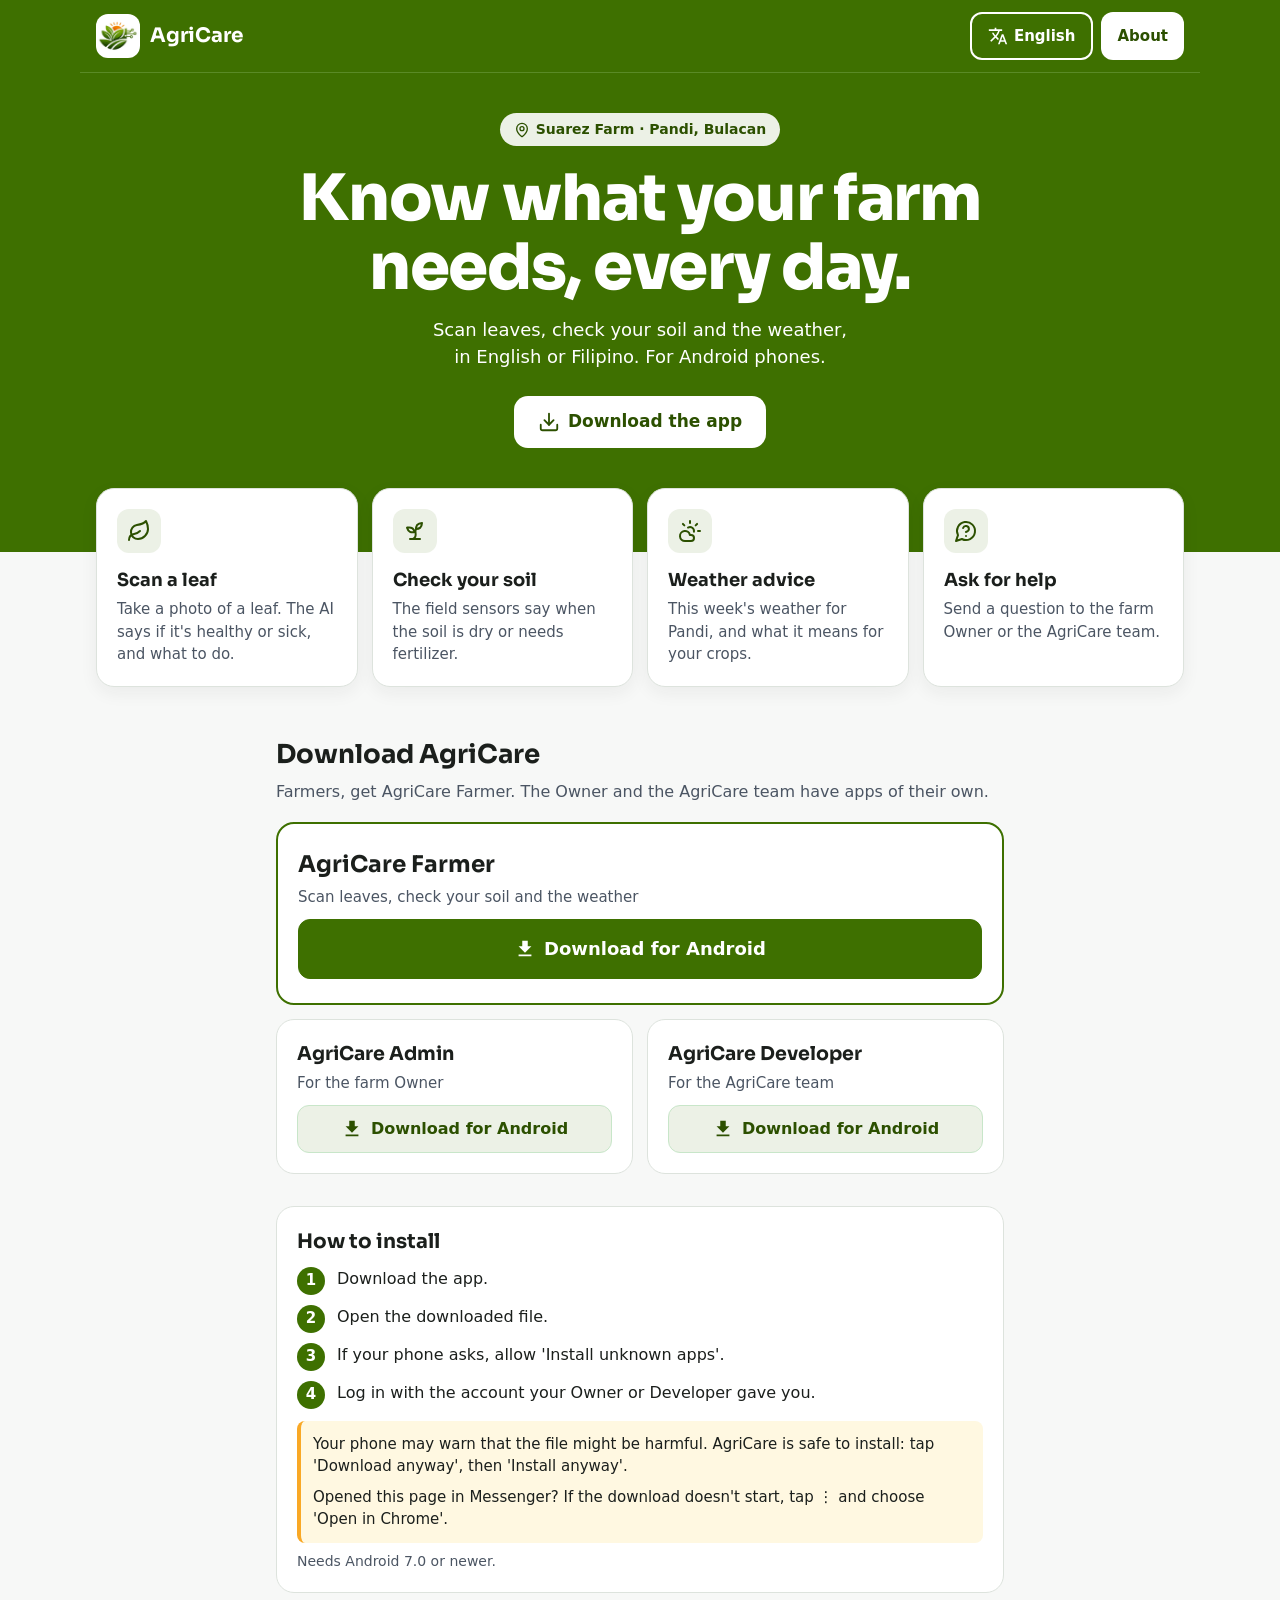
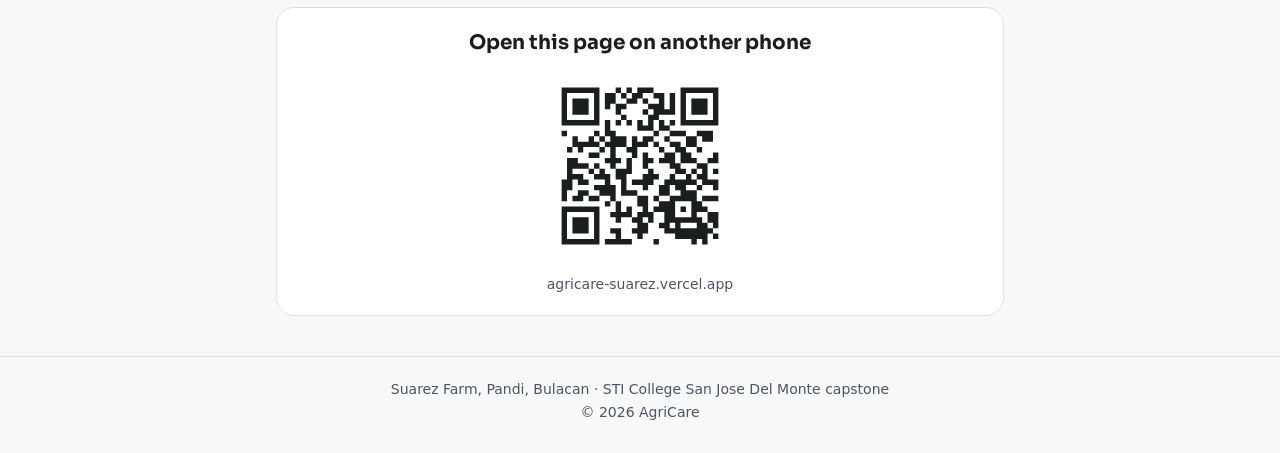
==== commit fb654e2d: "Add an About page in place of the second download button The top bar's "Download" did what the big h" ====
--- a/index.html
+++ b/index.html
@@ -29,231 +29,21 @@
 <link rel="preconnect" href="https://fonts.googleapis.com">
 <link rel="preconnect" href="https://fonts.gstatic.com" crossorigin>
 <link rel="stylesheet" href="https://fonts.googleapis.com/css2?family=Sora:wght@600;700;800&display=swap">
-<style>
-  /* The redesign (November 2026) is laid out like a product landing page:
-     a big headline, four feature cards, then the downloads. The colors stay
-     the app's own (lib/theme/app_theme.dart): the logo's leaf green, its
-     darker shade and a pale tint. Words in green on a light background use
-     the darker green, which reads well above 4.5:1 there. */
-  :root {
-    --green: #3E7000;
-    --green-dark: #2C5000;
-    --green-light: #ECF1E6;
-    --background: #F7F8F7;
-    --border: #DDE3DD;
-    --text: #1B1F1C;
-    --muted: #4B5563;
-    --heading: "Sora", Roboto, "Segoe UI", system-ui, -apple-system, sans-serif;
-  }
-  * { box-sizing: border-box; }
-  @media (prefers-reduced-motion: no-preference) {
-    html { scroll-behavior: smooth; }
-  }
-  body {
-    margin: 0;
-    background: var(--background);
-    color: var(--text);
-    font: 16px/1.5 Roboto, "Segoe UI", system-ui, -apple-system, sans-serif;
-  }
-  h1, h2, h3 { font-family: var(--heading); }
-  .container { max-width: 1120px; margin: 0 auto; padding: 0 16px; }
-  .narrow { max-width: 760px; margin: 0 auto; padding: 0 16px; }
-  a:focus-visible, button:focus-visible {
-    outline: 3px solid var(--green-dark); outline-offset: 2px;
-  }
-  .hero a:focus-visible, .hero button:focus-visible { outline-color: #fff; }
-  svg { flex: none; }
-
-  /* The green top: the app's Home header and login are this green too. */
-  .hero { background: var(--green); color: #fff; padding-bottom: 104px; }
-  .topbar {
-    display: flex; align-items: center; justify-content: space-between;
-    gap: 12px;
-    padding-top: 12px; padding-bottom: 12px;
-    border-bottom: 1px solid #5A8A26;
-  }
-  .brand {
-    display: flex; align-items: center; gap: 10px;
-    font-family: var(--heading); font-size: 20px; font-weight: 700;
-  }
-  /* Only the logo's leaf mark (mark.png, cut from logo.png): the whole
-     logo, words included, would be too small to read at this size. */
-  .mark {
-    width: 44px; height: 44px; flex: none;
-    border-radius: 12px;
-    background: #fff;
-  }
-  .actions { display: flex; align-items: center; gap: 8px; }
-  #lang, .top-download {
-    display: inline-flex; align-items: center; justify-content: center;
-    gap: 6px;
-    min-width: 48px; min-height: 48px;
-    padding: 0 16px;
-    border-radius: 12px;
-    font: inherit; font-size: 15px; font-weight: 600;
-    text-decoration: none;
-    cursor: pointer;
-  }
-  #lang { border: 2px solid #fff; background: transparent; color: #fff; }
-  .top-download { background: #fff; color: var(--green-dark); }
-  /* Too little room on a phone: the big button below does the same. */
-  @media (max-width: 599px) { .top-download { display: none; } }
-
-  .intro { text-align: center; padding-top: 40px; }
-  .badge {
-    display: inline-flex; align-items: center; gap: 6px;
-    padding: 6px 14px;
-    border-radius: 999px;
-    background: var(--green-light); color: var(--green-dark);
-    font-size: 14px; font-weight: 600;
-  }
-  .badge svg { width: 16px; height: 16px; }
-  h1 {
-    max-width: 16ch;
-    margin: 18px auto 14px;
-    font-size: clamp(34px, 7.5vw, 64px);
-    font-weight: 800;
-    line-height: 1.08;
-    letter-spacing: -0.02em;
-    text-wrap: balance;
-  }
-  .lead {
-    max-width: 34em; margin: 0 auto;
-    font-size: 18px; color: #fff;
-    text-wrap: balance;
-  }
-  .hero-cta {
-    display: inline-flex; align-items: center; justify-content: center;
-    gap: 8px;
-    min-height: 52px;
-    margin-top: 26px;
-    padding: 0 24px;
-    border-radius: 14px;
-    background: #fff; color: var(--green-dark);
-    font-size: 17px; font-weight: 700; text-decoration: none;
-  }
-  .hero-cta svg { width: 22px; height: 22px; }
-
-  /* The four cards sit over the green's bottom edge, as the counts card
-     does on the app's Home. */
-  .features {
-    display: grid; gap: 14px;
-    grid-template-columns: repeat(auto-fit, minmax(230px, 1fr));
-    margin-top: -64px;
-  }
-  .card {
-    background: #fff;
-    border: 1px solid var(--border);
-    border-radius: 18px;
-    padding: 20px;
-  }
-  .feature { box-shadow: 0 6px 18px rgba(27, 31, 28, 0.06); }
-  .icon {
-    width: 44px; height: 44px;
-    display: grid; place-items: center;
-    border-radius: 12px;
-    background: var(--green-light); color: var(--green-dark);
-  }
-  .icon svg { width: 24px; height: 24px; }
-  .feature h3 { margin: 14px 0 4px; font-size: 18px; font-weight: 700; }
-  .feature p { margin: 0; font-size: 15px; color: var(--muted); }
-
-  /* The downloads: the Farmer app first and biggest. */
-  #download { padding-top: 48px; scroll-margin-top: 8px; }
-  h2 { margin: 0 0 6px; font-size: 26px; font-weight: 700; }
-  .section-lead { margin: 0 0 18px; color: var(--muted); }
-  .apps { display: grid; gap: 14px; }
-  @media (min-width: 600px) {
-    .apps { grid-template-columns: 1fr 1fr; }
-    .apps .farmer { grid-column: 1 / -1; }
-  }
-  .app h3 { margin: 0 0 4px; font-size: 19px; font-weight: 700; }
-  .what { margin: 0 0 6px; font-size: 15px; color: var(--muted); }
-  .meta { margin: 0 0 12px; font-size: 14px; color: var(--muted); }
-  .meta[hidden] { display: none; }
-  .farmer { border: 2px solid var(--green); padding: 24px 20px; }
-  .farmer h3 { font-size: 23px; }
-
-  a.download {
-    display: flex; align-items: center; justify-content: center; gap: 8px;
-    min-height: 48px;
-    margin-top: 10px;
-    padding: 10px 16px;
-    border: 1px solid #C8E6C9; border-radius: 12px;
-    background: var(--green-light); color: var(--green-dark);
-    font-size: 16px; font-weight: 600; text-decoration: none;
-  }
-  .farmer a.download {
-    min-height: 60px;
-    background: var(--green); color: #fff; border-color: var(--green);
-    font-size: 18px;
-  }
-  a.download[aria-disabled="true"] {
-    background: #E5E7EB; color: var(--muted); border-color: #E5E7EB;
-    pointer-events: none;
-  }
-  a.download svg { width: 22px; height: 22px; }
-
-  /* Top and bottom only: the sides keep .narrow's, so these cards line up
-     with the downloads above. */
-  .more { display: grid; gap: 14px; padding-top: 32px; padding-bottom: 8px; }
-  ol.steps { list-style: none; counter-reset: step; margin: 0; padding: 0; }
-  ol.steps li {
-    counter-increment: step;
-    display: flex; gap: 12px; align-items: flex-start;
-    margin: 10px 0;
-  }
-  ol.steps li::before {
-    content: counter(step);
-    flex: none;
-    width: 28px; height: 28px; border-radius: 50%;
-    display: grid; place-items: center;
-    background: var(--green); color: #fff;
-    font-size: 15px; font-weight: 700;
-  }
-  .warnings {
-    margin: 12px 0 0;
-    padding: 4px 12px;
-    border-left: 4px solid #F9A825;
-    border-radius: 8px;
-    background: #FFF8E1;
-  }
-  .warnings p { margin: 8px 0; font-size: 15px; }
-  .note { margin: 8px 0 0; font-size: 14px; color: var(--muted); }
-  .more h2 { font-size: 20px; margin-bottom: 8px; }
-
-  .share { text-align: center; }
-  .share img {
-    display: block;
-    width: 200px; height: 200px; max-width: 100%;
-    margin: 8px auto;
-  }
-  .url { margin: 0; font-size: 14px; color: var(--muted); word-break: break-all; }
-
-  footer {
-    margin-top: 32px;
-    border-top: 1px solid var(--border);
-    padding: 20px 16px 28px;
-    text-align: center;
-    font-size: 14px;
-    color: var(--muted);
-  }
-  footer p { margin: 2px 0; }
-</style>
+<link rel="stylesheet" href="site.css">
 </head>
 <body>
 <header class="hero">
   <div class="container topbar">
     <div class="brand">
       <img class="mark" src="mark.png" alt="" width="44" height="44">
-      <span>AgriCare</span>
+      <span class="brand-name">AgriCare</span>
     </div>
     <div class="actions">
       <button id="lang" type="button" title="English / Filipino">
         <svg width="20" height="20" viewBox="0 0 24 24" fill="currentColor" aria-hidden="true"><path d="M12.87 15.07l-2.54-2.51.03-.03A17.52 17.52 0 0 0 14.07 6H17V4h-7V2H8v2H1v2h11.17C11.5 7.92 10.44 9.75 9 11.35 8.07 10.32 7.3 9.19 6.69 8h-2c.73 1.63 1.73 3.17 2.98 4.56l-5.09 5.02L4 19l5-5 3.11 3.11.76-2.04zM18.5 10h-2L12 22h2l1.12-3h4.75L21 22h2l-4.5-12zm-2.62 7l1.62-4.33L19.12 17h-3.24z"/></svg>
         <span data-en="English" data-fil="Filipino">English</span>
       </button>
-      <a class="top-download" href="#download"><span data-en="Download" data-fil="I-download">Download</span></a>
+      <a class="top-about" href="about.html"><span data-en="About" data-fil="Tungkol">About</span></a>
     </div>
   </div>
 
--- a/site.css
+++ b/site.css
@@ -0,0 +1,238 @@
+/* The download site's look, shared by index.html and about.html. */
+
+/* The redesign (November 2026) is laid out like a product landing page:
+   a big headline, four feature cards, then the downloads. The colors stay
+   the app's own (lib/theme/app_theme.dart): the logo's leaf green, its
+   darker shade and a pale tint. Words in green on a light background use
+   the darker green, which reads well above 4.5:1 there. */
+:root {
+  --green: #3E7000;
+  --green-dark: #2C5000;
+  --green-light: #ECF1E6;
+  --background: #F7F8F7;
+  --border: #DDE3DD;
+  --text: #1B1F1C;
+  --muted: #4B5563;
+  --heading: "Sora", Roboto, "Segoe UI", system-ui, -apple-system, sans-serif;
+}
+* { box-sizing: border-box; }
+@media (prefers-reduced-motion: no-preference) {
+  html { scroll-behavior: smooth; }
+}
+body {
+  margin: 0;
+  background: var(--background);
+  color: var(--text);
+  font: 16px/1.5 Roboto, "Segoe UI", system-ui, -apple-system, sans-serif;
+}
+h1, h2, h3 { font-family: var(--heading); }
+.container { max-width: 1120px; margin: 0 auto; padding: 0 16px; }
+.narrow { max-width: 760px; margin: 0 auto; padding: 0 16px; }
+a:focus-visible, button:focus-visible {
+  outline: 3px solid var(--green-dark); outline-offset: 2px;
+}
+.hero a:focus-visible, .hero button:focus-visible { outline-color: #fff; }
+svg { flex: none; }
+
+/* The green top: the app's Home header and login are this green too. */
+.hero { background: var(--green); color: #fff; padding-bottom: 104px; }
+.topbar {
+  display: flex; align-items: center; justify-content: space-between;
+  gap: 12px;
+  padding-top: 12px; padding-bottom: 12px;
+  border-bottom: 1px solid #5A8A26;
+}
+.brand {
+  display: flex; align-items: center; gap: 10px;
+  font-family: var(--heading); font-size: 20px; font-weight: 700;
+}
+/* Only the logo's leaf mark (mark.png, cut from logo.png): the whole
+   logo, words included, would be too small to read at this size. */
+.mark {
+  width: 44px; height: 44px; flex: none;
+  border-radius: 12px;
+  background: #fff;
+}
+/* On a small phone the name gives way to the buttons; the mark stays. */
+@media (max-width: 439px) { .brand-name { display: none; } }
+.actions { display: flex; align-items: center; gap: 8px; }
+#lang, .top-about {
+  display: inline-flex; align-items: center; justify-content: center;
+  gap: 6px;
+  min-width: 48px; min-height: 48px;
+  padding: 0 16px;
+  border-radius: 12px;
+  font: inherit; font-size: 15px; font-weight: 600;
+  text-decoration: none;
+  cursor: pointer;
+}
+#lang { border: 2px solid #fff; background: transparent; color: #fff; }
+/* "About" took the place of a second download button (the big one in the
+   hero already downloads). */
+.top-about { background: #fff; color: var(--green-dark); }
+
+.intro { text-align: center; padding-top: 40px; }
+.badge {
+  display: inline-flex; align-items: center; gap: 6px;
+  padding: 6px 14px;
+  border-radius: 999px;
+  background: var(--green-light); color: var(--green-dark);
+  font-size: 14px; font-weight: 600;
+}
+.badge svg { width: 16px; height: 16px; }
+h1 {
+  max-width: 16ch;
+  margin: 18px auto 14px;
+  font-size: clamp(34px, 7.5vw, 64px);
+  font-weight: 800;
+  line-height: 1.08;
+  letter-spacing: -0.02em;
+  text-wrap: balance;
+}
+.lead {
+  max-width: 34em; margin: 0 auto;
+  font-size: 18px; color: #fff;
+  text-wrap: balance;
+}
+.hero-cta {
+  display: inline-flex; align-items: center; justify-content: center;
+  gap: 8px;
+  min-height: 52px;
+  margin-top: 26px;
+  padding: 0 24px;
+  border-radius: 14px;
+  background: #fff; color: var(--green-dark);
+  font-size: 17px; font-weight: 700; text-decoration: none;
+}
+.hero-cta svg { width: 22px; height: 22px; }
+
+/* The four cards sit over the green's bottom edge, as the counts card
+   does on the app's Home. */
+.features {
+  display: grid; gap: 14px;
+  grid-template-columns: repeat(auto-fit, minmax(230px, 1fr));
+  margin-top: -64px;
+}
+.card {
+  background: #fff;
+  border: 1px solid var(--border);
+  border-radius: 18px;
+  padding: 20px;
+}
+.feature { box-shadow: 0 6px 18px rgba(27, 31, 28, 0.06); }
+.icon {
+  width: 44px; height: 44px;
+  display: grid; place-items: center;
+  border-radius: 12px;
+  background: var(--green-light); color: var(--green-dark);
+}
+.icon svg { width: 24px; height: 24px; }
+.feature h3 { margin: 14px 0 4px; font-size: 18px; font-weight: 700; }
+.feature p { margin: 0; font-size: 15px; color: var(--muted); }
+
+/* The downloads: the Farmer app first and biggest. */
+#download { padding-top: 48px; scroll-margin-top: 8px; }
+h2 { margin: 0 0 6px; font-size: 26px; font-weight: 700; }
+.section-lead { margin: 0 0 18px; color: var(--muted); }
+.apps { display: grid; gap: 14px; }
+@media (min-width: 600px) {
+  .apps { grid-template-columns: 1fr 1fr; }
+  .apps .farmer { grid-column: 1 / -1; }
+}
+.app h3 { margin: 0 0 4px; font-size: 19px; font-weight: 700; }
+.what { margin: 0 0 6px; font-size: 15px; color: var(--muted); }
+.meta { margin: 0 0 12px; font-size: 14px; color: var(--muted); }
+.meta[hidden] { display: none; }
+.farmer { border: 2px solid var(--green); padding: 24px 20px; }
+.farmer h3 { font-size: 23px; }
+
+a.download {
+  display: flex; align-items: center; justify-content: center; gap: 8px;
+  min-height: 48px;
+  margin-top: 10px;
+  padding: 10px 16px;
+  border: 1px solid #C8E6C9; border-radius: 12px;
+  background: var(--green-light); color: var(--green-dark);
+  font-size: 16px; font-weight: 600; text-decoration: none;
+}
+.farmer a.download {
+  min-height: 60px;
+  background: var(--green); color: #fff; border-color: var(--green);
+  font-size: 18px;
+}
+a.download[aria-disabled="true"] {
+  background: #E5E7EB; color: var(--muted); border-color: #E5E7EB;
+  pointer-events: none;
+}
+a.download svg { width: 22px; height: 22px; }
+
+/* Top and bottom only: the sides keep .narrow's, so these cards line up
+   with the downloads above. */
+.more { display: grid; gap: 14px; padding-top: 32px; padding-bottom: 8px; }
+ol.steps { list-style: none; counter-reset: step; margin: 0; padding: 0; }
+ol.steps li {
+  counter-increment: step;
+  display: flex; gap: 12px; align-items: flex-start;
+  margin: 10px 0;
+}
+ol.steps li::before {
+  content: counter(step);
+  flex: none;
+  width: 28px; height: 28px; border-radius: 50%;
+  display: grid; place-items: center;
+  background: var(--green); color: #fff;
+  font-size: 15px; font-weight: 700;
+}
+.warnings {
+  margin: 12px 0 0;
+  padding: 4px 12px;
+  border-left: 4px solid #F9A825;
+  border-radius: 8px;
+  background: #FFF8E1;
+}
+.warnings p { margin: 8px 0; font-size: 15px; }
+.note { margin: 8px 0 0; font-size: 14px; color: var(--muted); }
+.more h2 { font-size: 20px; margin-bottom: 8px; }
+
+.share { text-align: center; }
+.share img {
+  display: block;
+  width: 200px; height: 200px; max-width: 100%;
+  margin: 8px auto;
+}
+.url { margin: 0; font-size: 14px; color: var(--muted); word-break: break-all; }
+
+footer {
+  margin-top: 32px;
+  border-top: 1px solid var(--border);
+  padding: 20px 16px 28px;
+  text-align: center;
+  font-size: 14px;
+  color: var(--muted);
+}
+footer p { margin: 2px 0; }
+
+/* The About page (about.html): the same green top with a way back, then
+   why AgriCare was built, over the green's bottom edge like the cards. */
+.hero.short { padding-bottom: 80px; }
+a.back {
+  display: inline-flex; align-items: center; gap: 6px;
+  min-height: 48px;
+  padding: 0 18px;
+  border: 2px solid #fff; border-radius: 999px;
+  color: #fff;
+  font-size: 15px; font-weight: 600; text-decoration: none;
+}
+a.back svg { width: 18px; height: 18px; }
+.about-text { margin-top: -48px; padding: 24px 22px; }
+.about-text h2 { margin-bottom: 12px; font-size: 24px; }
+.about-text p { margin: 0 0 14px; font-size: 17px; line-height: 1.65; }
+a.get-app {
+  display: flex; align-items: center; justify-content: center; gap: 8px;
+  min-height: 56px;
+  margin-top: 20px;
+  border-radius: 14px;
+  background: var(--green); color: #fff;
+  font-size: 17px; font-weight: 700; text-decoration: none;
+}
+a.get-app svg { width: 22px; height: 22px; }
